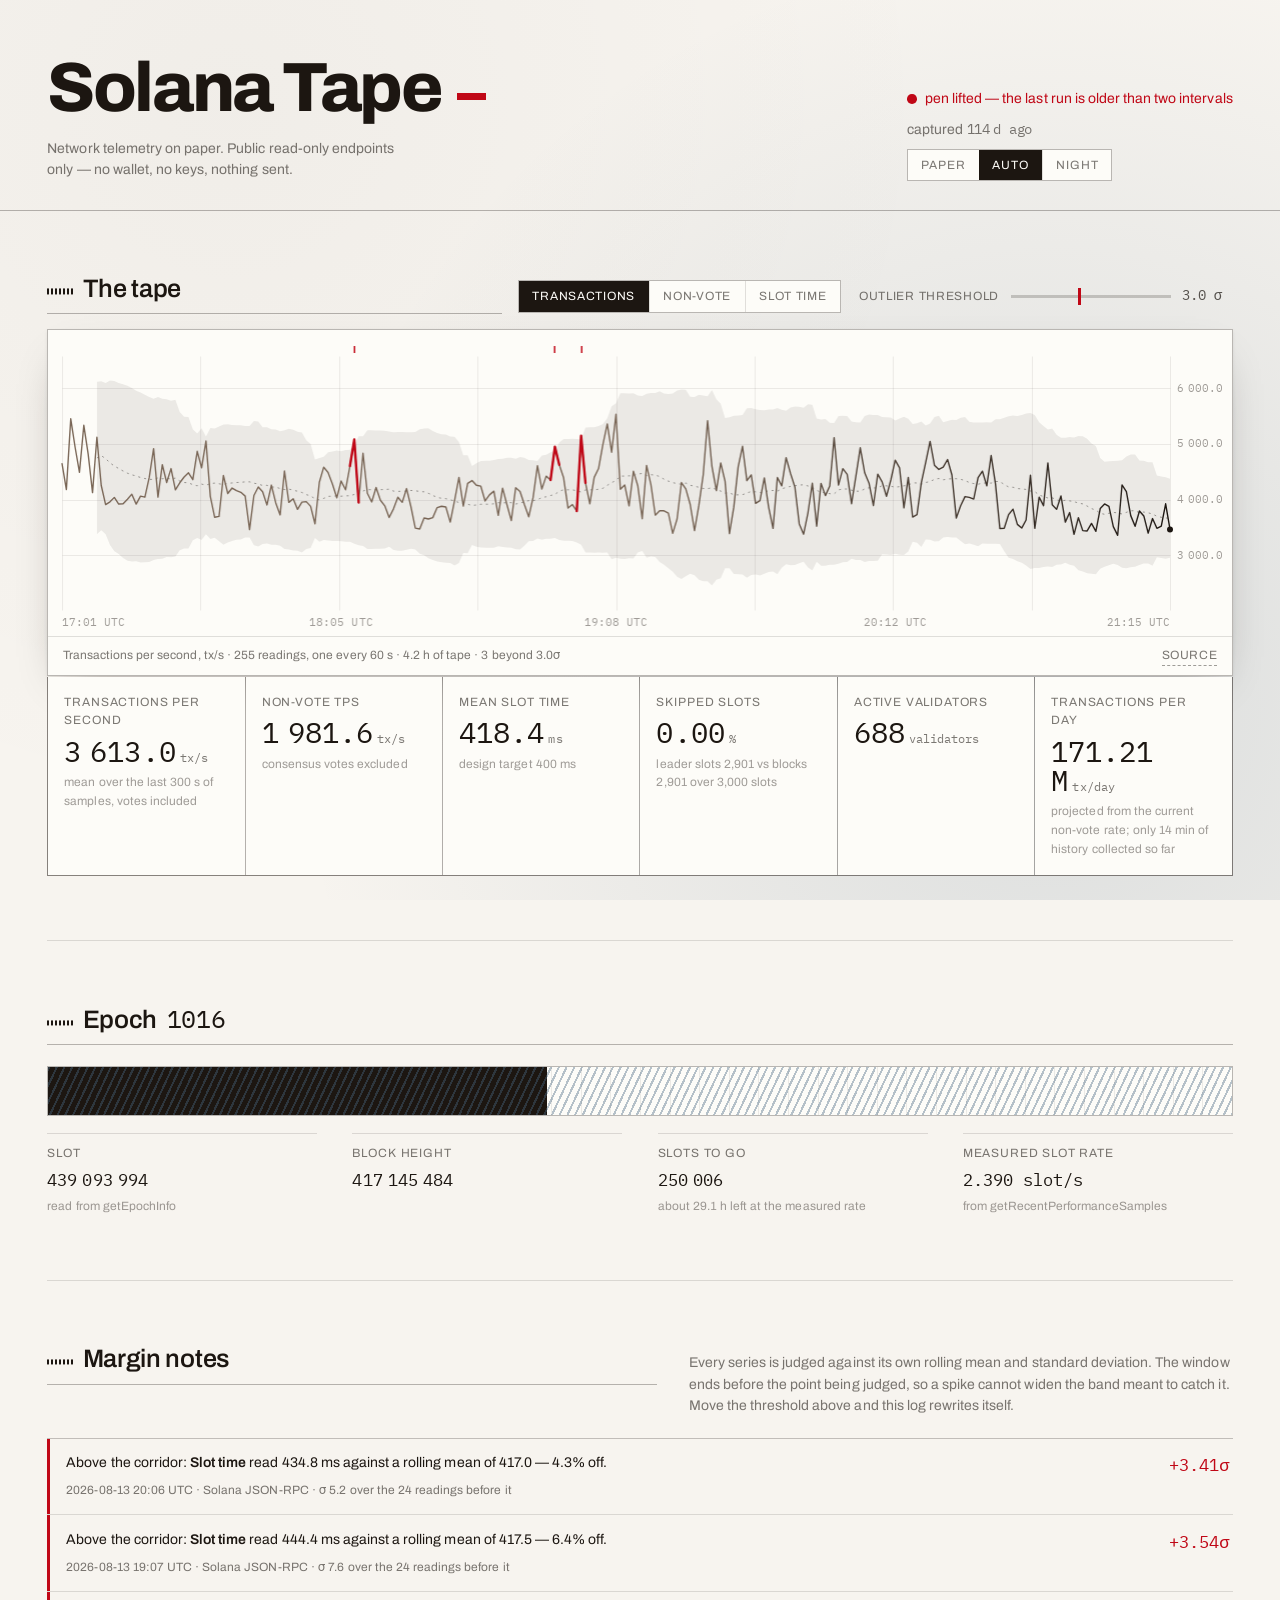
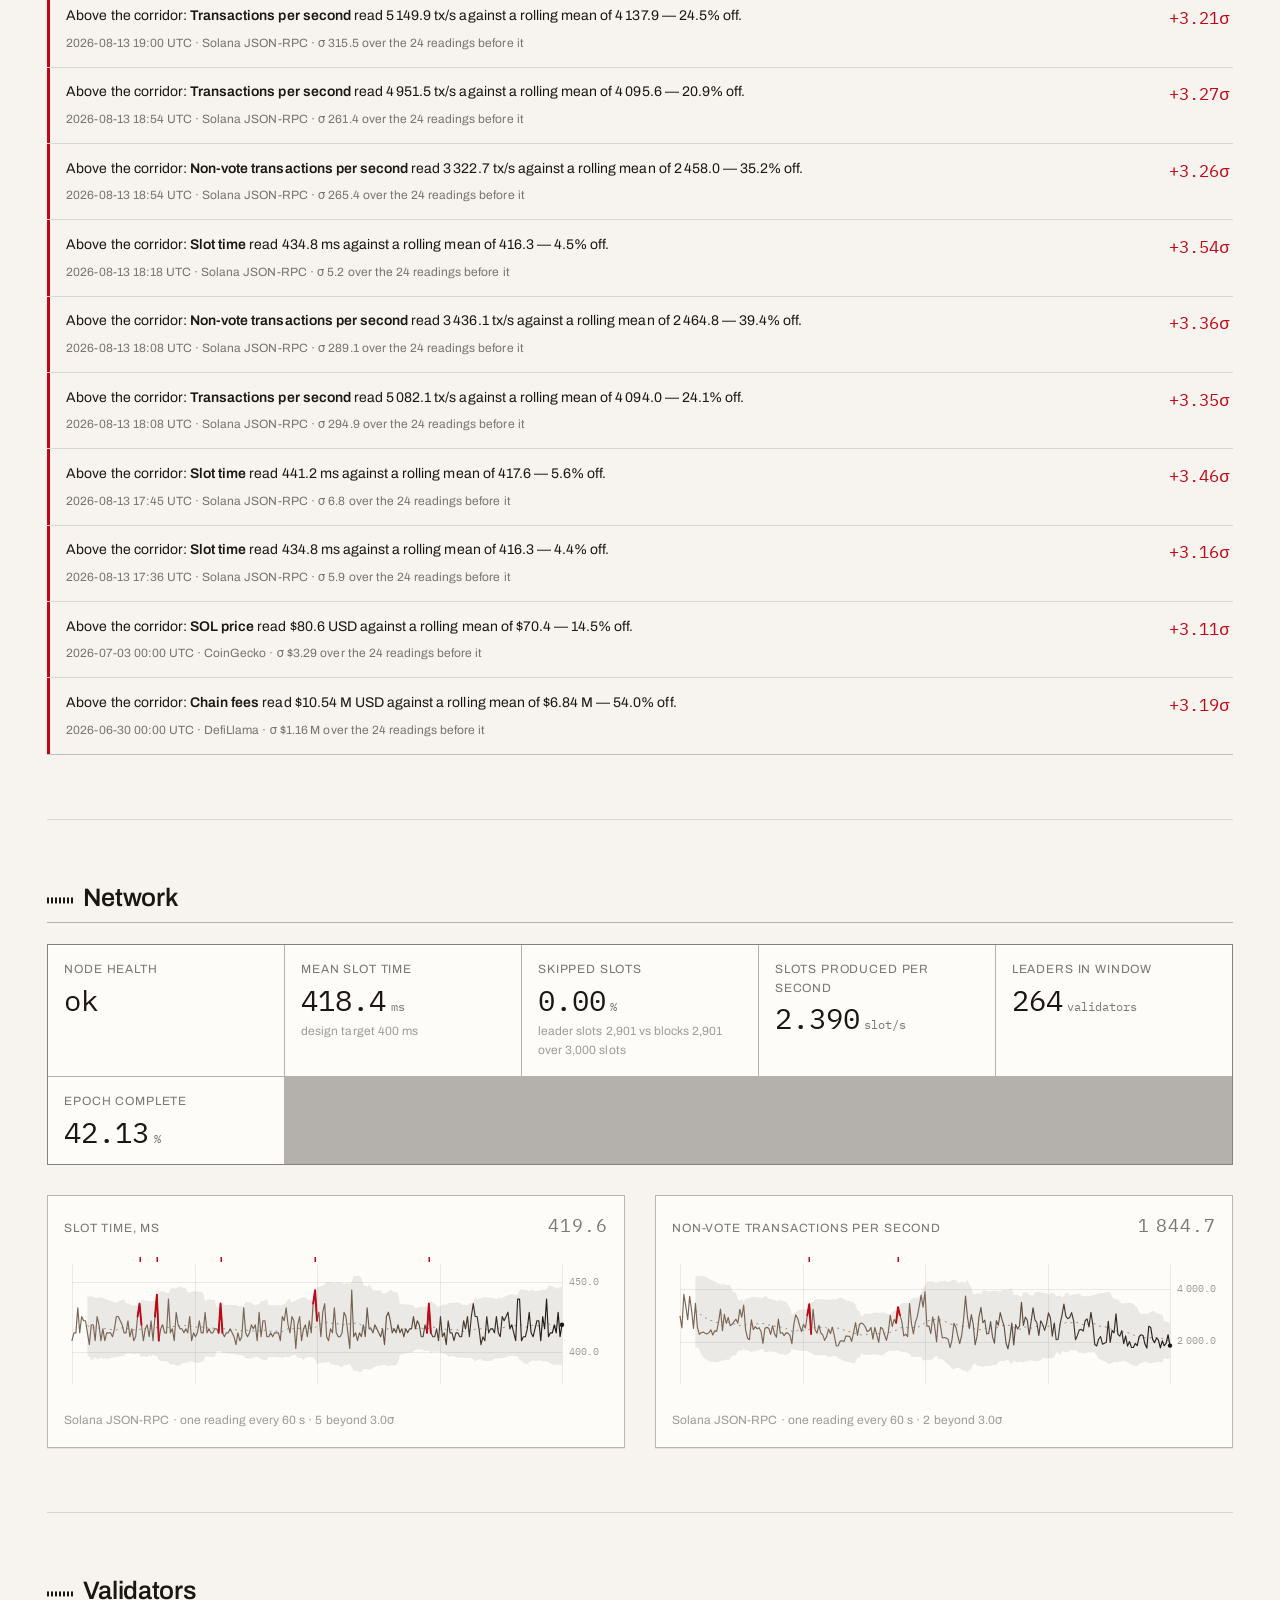
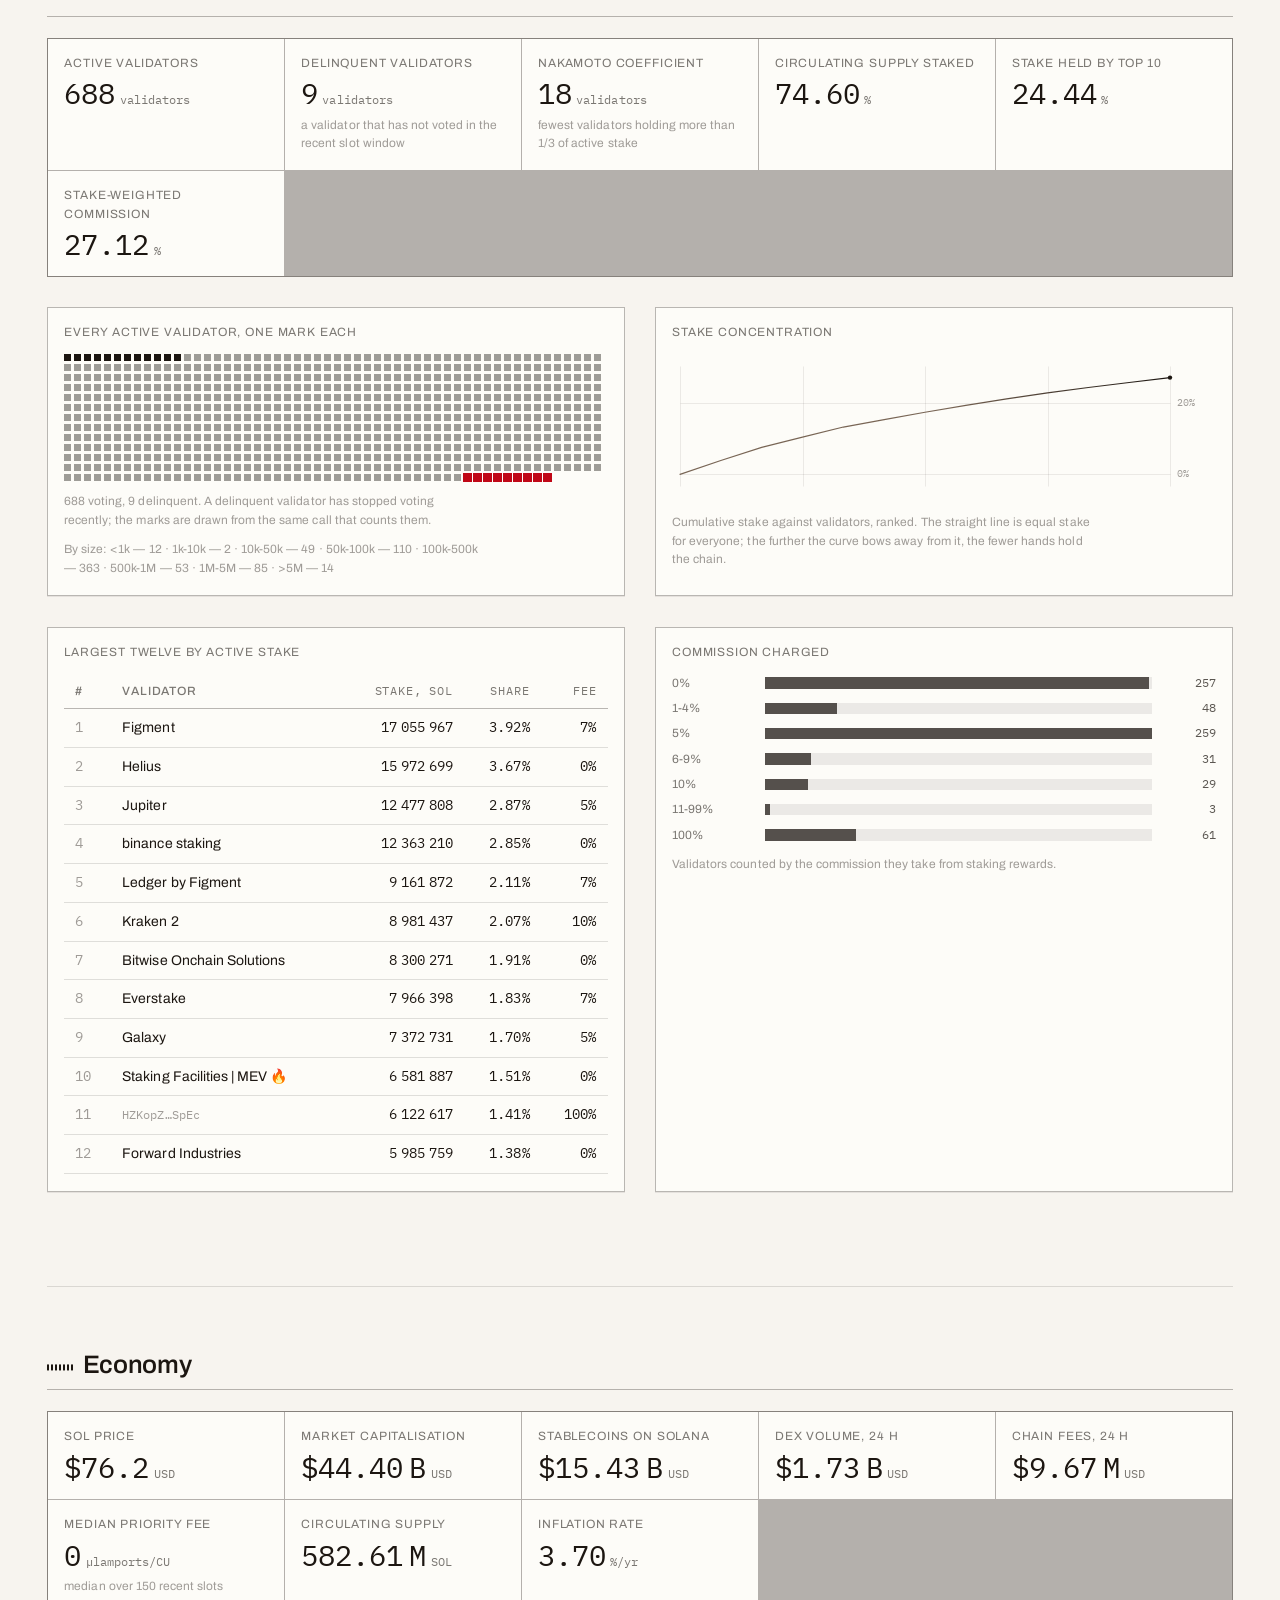
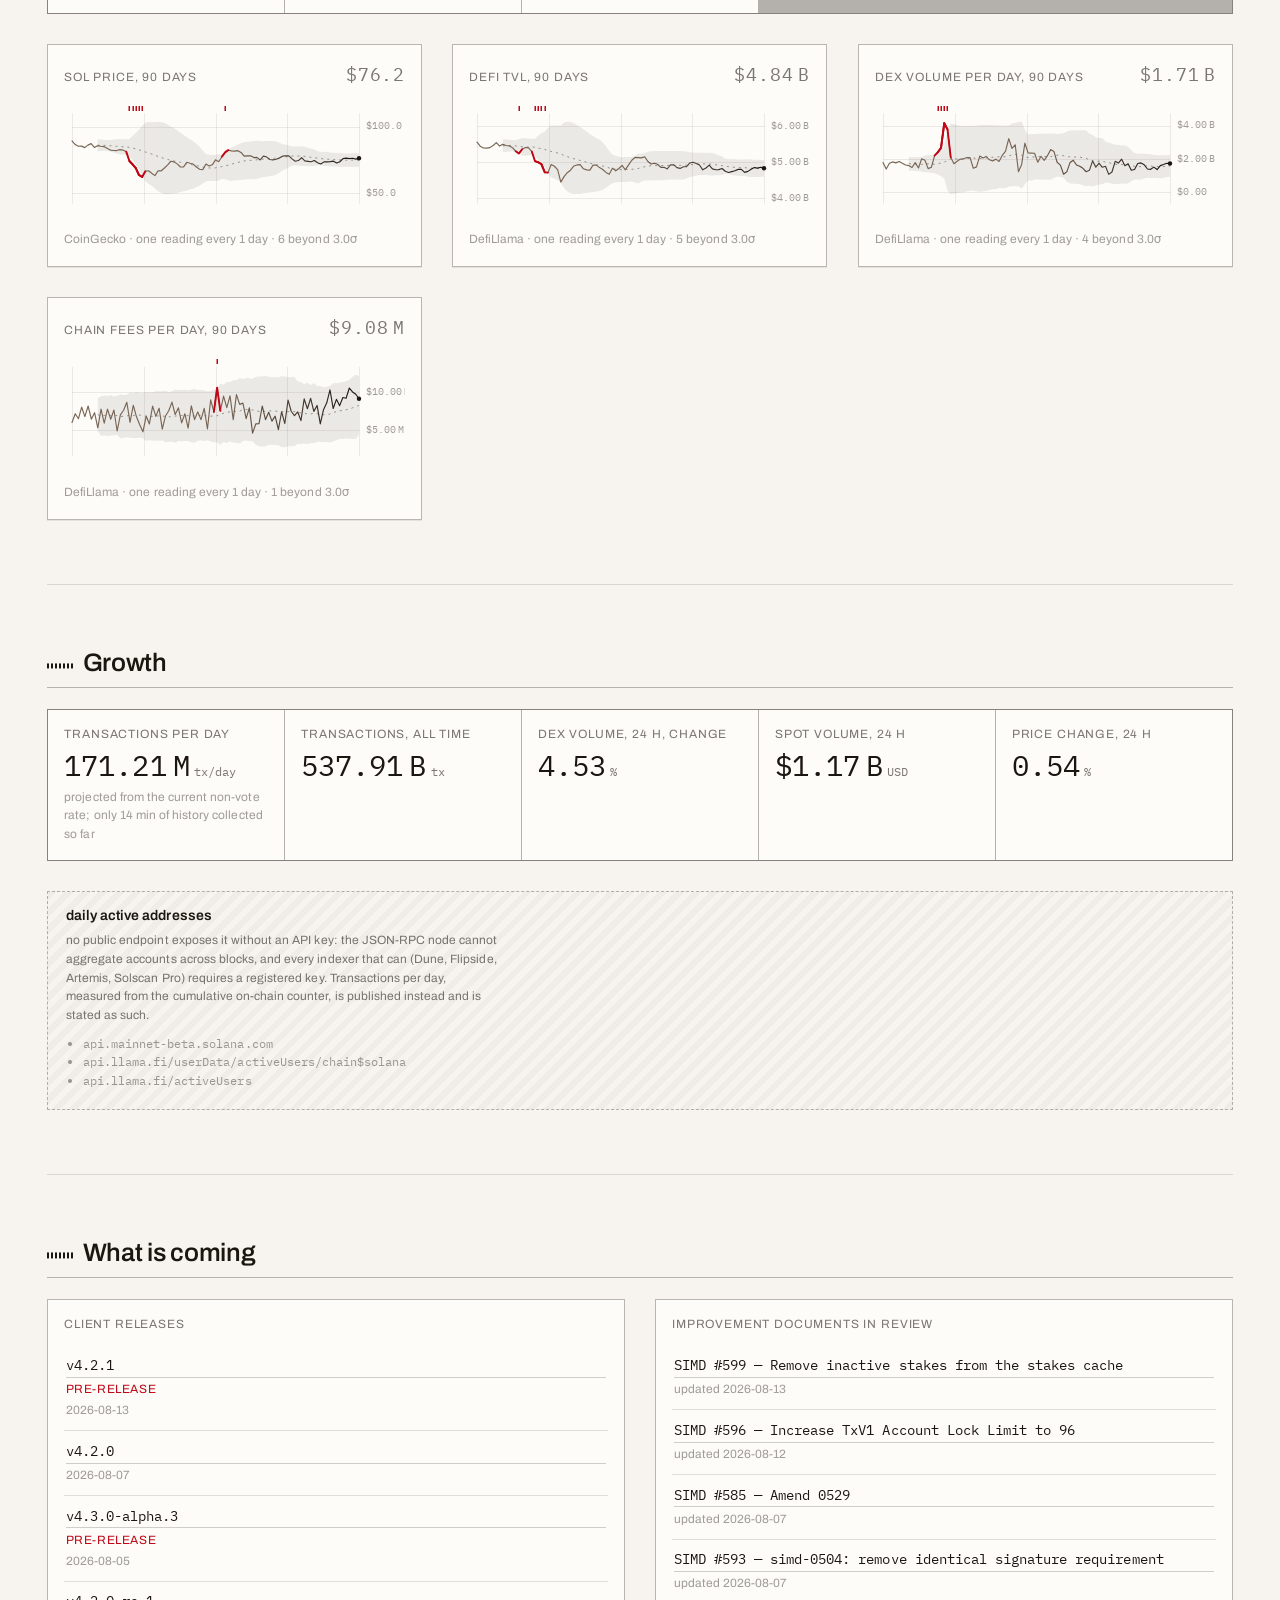
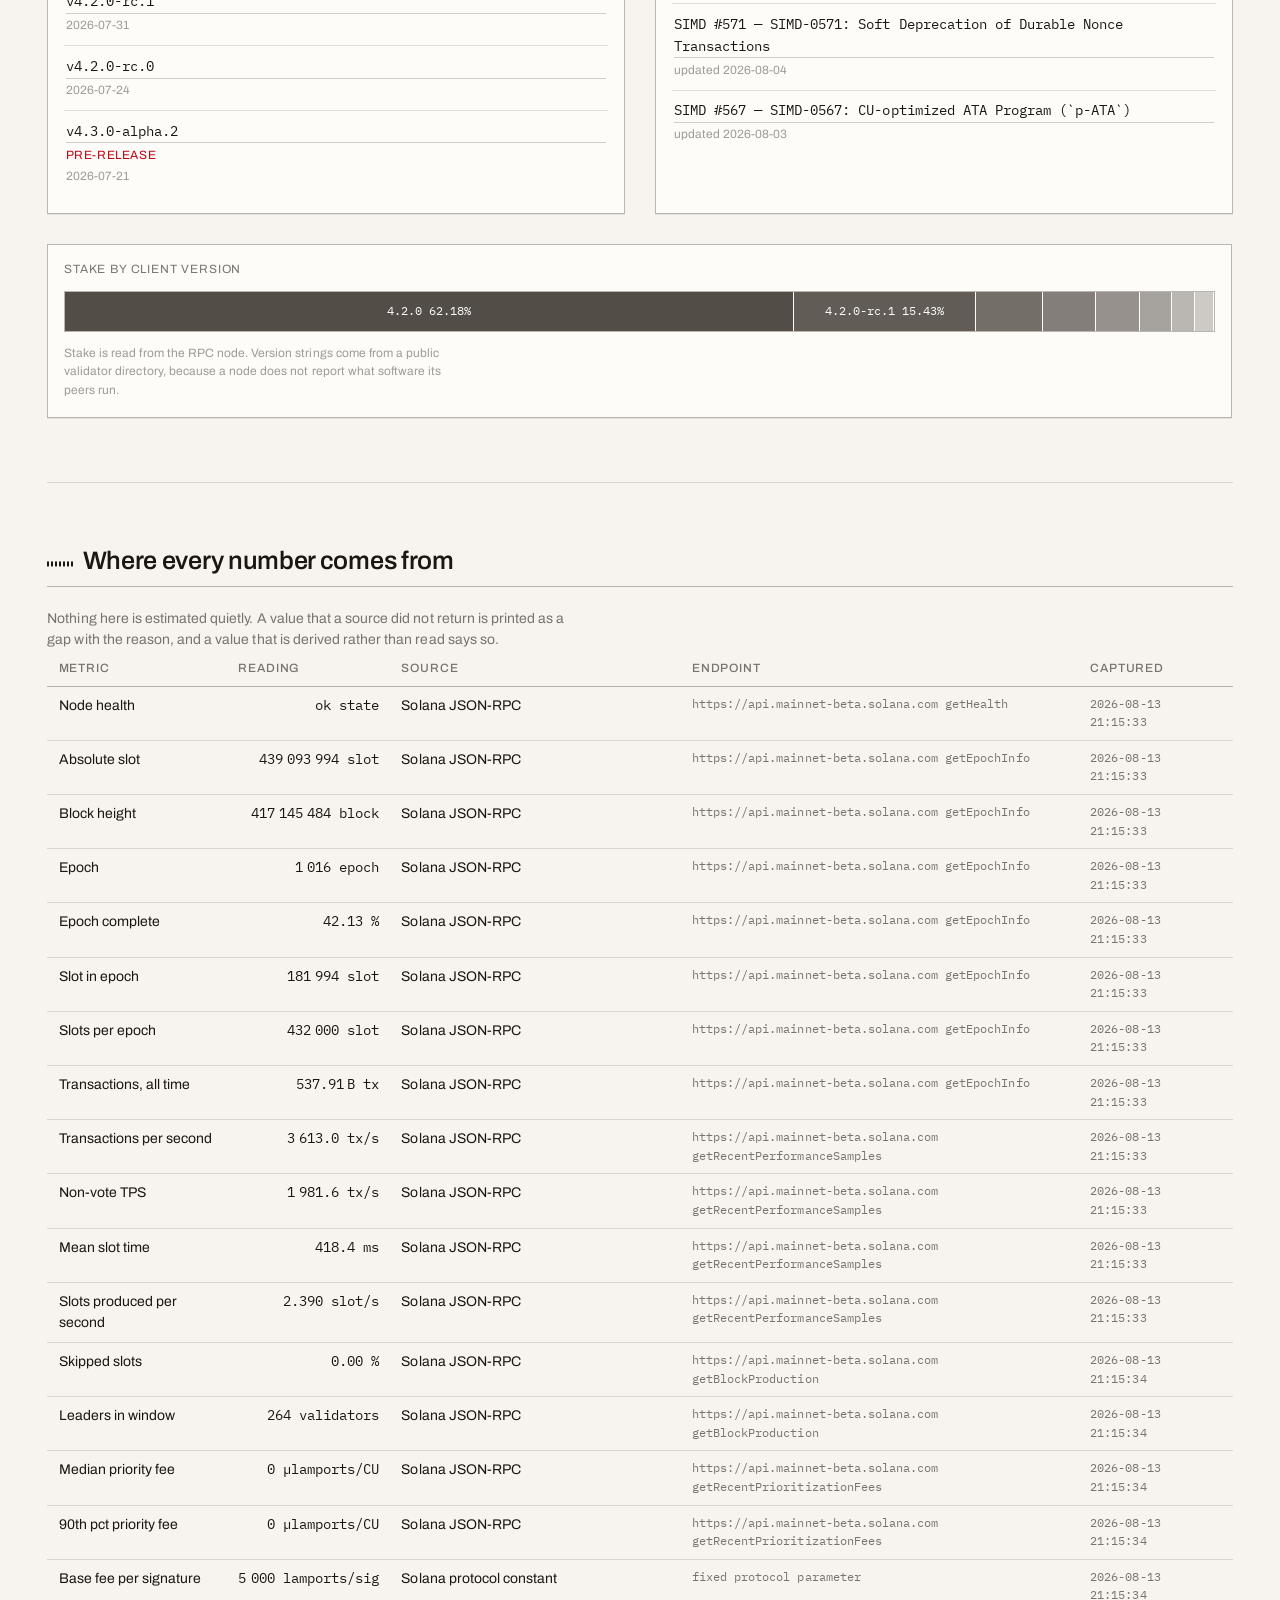
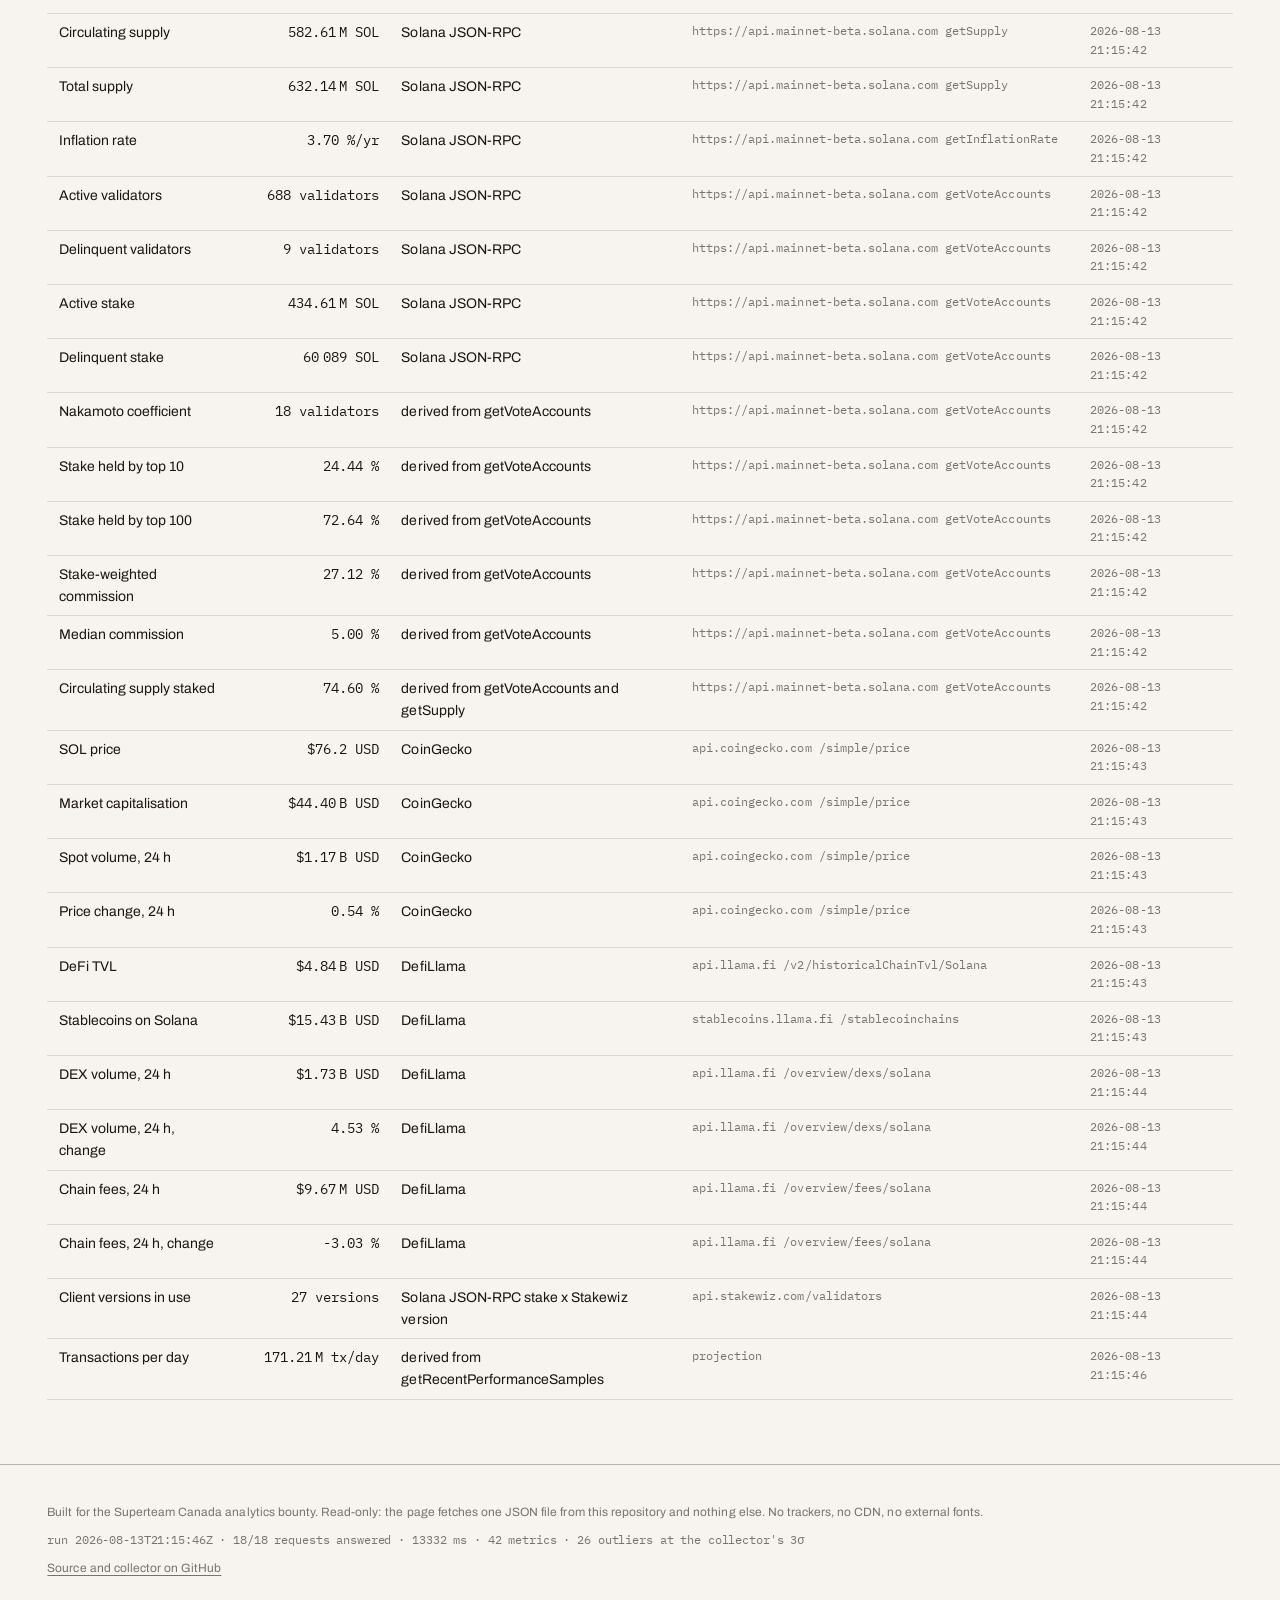
==== index.html @ 3540bb8a "Solana Tape: read-only network telemetry with outlier detection Collector over public keyless endpoi" ====
<!-- vau-stranitsa · силуэт: приборный отчёт-лента · предмет: бумажная лента самописца · система: детектор аномалий с настраиваемым порогом · техника: canvas 2D, OKLCH light-dark(), container queries -->
<!DOCTYPE html>
<html lang="en" data-theme="auto">
<head>
<meta charset="utf-8">
<meta name="viewport" content="width=device-width, initial-scale=1, viewport-fit=cover">
<title>Solana Tape — public network telemetry</title>
<meta name="description" content="Solana network health, validators, economy and growth, drawn from public read-only endpoints. Every number carries its source and the moment it was captured.">
<meta name="color-scheme" content="light dark">
<link rel="preload" href="assets/fonts/plexmono.woff2" as="font" type="font/woff2" crossorigin>
<link rel="preload" href="assets/fonts/archivo.woff2" as="font" type="font/woff2" crossorigin>
<link rel="preload" href="data/latest.json" as="fetch" crossorigin>
<link rel="stylesheet" href="assets/style.css">
<link rel="icon" href="data:image/svg+xml,%3Csvg xmlns='http://www.w3.org/2000/svg' viewBox='0 0 16 16'%3E%3Crect width='16' height='16' fill='%23111'/%3E%3Cpath d='M1 11 L4 11 L5.5 5 L7 13 L8.5 8 L10 10 L15 10' stroke='%23f2efe6' stroke-width='1.2' fill='none'/%3E%3C/svg%3E">
</head>
<body>

<a class="skip" href="#tape">Skip to the tape</a>

<header class="masthead">
  <div class="masthead__id">
    <h1 class="wordmark">Solana&nbsp;Tape</h1>
    <p class="masthead__sub">Network telemetry on paper. Public read-only endpoints only —
      no wallet, no keys, nothing sent.</p>
  </div>
  <div class="masthead__state">
    <p class="pen" id="pen-state" data-state="unknown">
      <span class="pen__dot" aria-hidden="true"></span>
      <span class="pen__text" id="pen-text">reading tape…</span>
    </p>
    <p class="stamp" id="capture-stamp">captured&nbsp;<span class="mono" id="capture-ago">—</span></p>
    <div class="theme" role="group" aria-label="Colour scheme">
      <button type="button" data-theme-set="light" aria-pressed="false">Paper</button>
      <button type="button" data-theme-set="auto" aria-pressed="true">Auto</button>
      <button type="button" data-theme-set="dark" aria-pressed="false">Night</button>
    </div>
  </div>
</header>

<main>

<!-- ── 1. the tape ─────────────────────────────────────────────────────── -->
<section class="tape" id="tape" aria-labelledby="tape-h">
  <div class="tape__head">
    <h2 id="tape-h" class="section-h">The tape</h2>
    <div class="tape__controls">
      <div class="seg" role="group" aria-label="Series on the tape">
        <button type="button" data-series="network_tps" aria-pressed="true">Transactions</button>
        <button type="button" data-series="network_non_vote_tps" aria-pressed="false">Non-vote</button>
        <button type="button" data-series="network_slot_time" aria-pressed="false">Slot time</button>
      </div>
      <label class="slider">
        <span class="slider__label">Outlier threshold</span>
        <input type="range" id="z-input" min="1.5" max="5" step="0.1" value="3">
        <output class="mono" id="z-out">3.0 σ</output>
      </label>
    </div>
  </div>

  <figure class="chart chart--hero">
    <canvas id="hero-canvas" role="img"
            aria-label="Strip chart of Solana transactions per second"></canvas>
    <figcaption class="chart__caption">
      <span id="hero-meta">—</span>
      <button type="button" class="src" data-src-for="hero">source</button>
    </figcaption>
    <div class="crosshair" id="hero-read" hidden>
      <span class="crosshair__v mono" id="hero-read-v"></span>
      <span class="crosshair__t mono" id="hero-read-t"></span>
    </div>
  </figure>

  <div class="readouts" id="hero-readouts"></div>
</section>

<!-- ── 2. epoch ────────────────────────────────────────────────────────── -->
<section class="epoch" aria-labelledby="epoch-h">
  <h2 id="epoch-h" class="section-h">Epoch <span class="mono" id="epoch-no">—</span></h2>
  <div class="epoch__bar" id="epoch-bar" role="img" aria-label="Epoch progress">
    <div class="epoch__measured" id="epoch-measured"></div>
    <div class="epoch__projected" id="epoch-projected"></div>
    <div class="epoch__pen" id="epoch-pen" aria-hidden="true"></div>
  </div>
  <dl class="epoch__facts" id="epoch-facts"></dl>
</section>

<!-- ── 3. anomalies ────────────────────────────────────────────────────── -->
<section class="log" aria-labelledby="log-h">
  <div class="log__head">
    <h2 id="log-h" class="section-h">Margin notes</h2>
    <p class="lede">Every series is judged against its own rolling mean and standard deviation.
      The window ends before the point being judged, so a spike cannot widen the band meant to
      catch it. Move the threshold above and this log rewrites itself.</p>
  </div>
  <ol class="log__list" id="anomaly-list"></ol>
</section>

<!-- ── 4. network ──────────────────────────────────────────────────────── -->
<section class="panel-set" aria-labelledby="net-h">
  <h2 id="net-h" class="section-h">Network</h2>
  <div class="tiles" id="net-tiles"></div>
  <div class="panels" id="net-panels"></div>
</section>

<!-- ── 5. validators ───────────────────────────────────────────────────── -->
<section class="panel-set" aria-labelledby="val-h">
  <h2 id="val-h" class="section-h">Validators</h2>
  <div class="tiles" id="val-tiles"></div>

  <div class="val-grid">
    <figure class="card card--field">
      <figcaption class="card__h">Every active validator, one mark each</figcaption>
      <div class="field" id="validator-field" role="img"></div>
      <p class="card__note" id="field-note">—</p>
    </figure>

    <figure class="card">
      <figcaption class="card__h">Stake concentration</figcaption>
      <canvas id="lorenz-canvas" role="img"
              aria-label="Cumulative share of stake against share of validators"></canvas>
      <p class="card__note">Cumulative stake against validators, ranked. The straight line is
        equal stake for everyone; the further the curve bows away from it, the fewer hands hold
        the chain.</p>
    </figure>
  </div>

  <div class="val-grid">
    <figure class="card">
      <figcaption class="card__h">Largest twelve by active stake</figcaption>
      <div class="scroller">
        <table class="table" id="validator-table">
          <thead><tr>
            <th scope="col">#</th><th scope="col">Validator</th>
            <th scope="col" class="num">Stake, SOL</th>
            <th scope="col" class="num">Share</th>
            <th scope="col" class="num">Fee</th>
          </tr></thead>
          <tbody></tbody>
        </table>
      </div>
    </figure>
    <figure class="card">
      <figcaption class="card__h">Commission charged</figcaption>
      <div class="bars" id="commission-bars"></div>
      <p class="card__note">Validators counted by the commission they take from staking rewards.</p>
    </figure>
  </div>
</section>

<!-- ── 6. economy ──────────────────────────────────────────────────────── -->
<section class="panel-set" aria-labelledby="eco-h">
  <h2 id="eco-h" class="section-h">Economy</h2>
  <div class="tiles" id="eco-tiles"></div>
  <div class="panels" id="eco-panels"></div>
</section>

<!-- ── 7. growth ───────────────────────────────────────────────────────── -->
<section class="panel-set" aria-labelledby="grow-h">
  <h2 id="grow-h" class="section-h">Growth</h2>
  <div class="tiles" id="grow-tiles"></div>
  <div class="gaps" id="gaps"></div>
</section>

<!-- ── 8. upgrades ─────────────────────────────────────────────────────── -->
<section class="panel-set" aria-labelledby="up-h">
  <h2 id="up-h" class="section-h">What is coming</h2>
  <div class="val-grid">
    <figure class="card">
      <figcaption class="card__h">Client releases</figcaption>
      <ol class="releases" id="releases"></ol>
    </figure>
    <figure class="card">
      <figcaption class="card__h">Improvement documents in review</figcaption>
      <ol class="releases" id="simd"></ol>
    </figure>
  </div>
  <figure class="card">
    <figcaption class="card__h">Stake by client version</figcaption>
    <div class="versions" id="versions"></div>
    <p class="card__note">Stake is read from the RPC node. Version strings come from a public
      validator directory, because a node does not report what software its peers run.</p>
  </figure>
</section>

<!-- ── 9. sources ──────────────────────────────────────────────────────── -->
<section class="sources" aria-labelledby="src-h">
  <h2 id="src-h" class="section-h">Where every number comes from</h2>
  <p class="lede">Nothing here is estimated quietly. A value that a source did not return is
    printed as a gap with the reason, and a value that is derived rather than read says so.</p>
  <div class="scroller">
    <table class="table table--sources" id="source-table">
      <thead><tr>
        <th scope="col">Metric</th><th scope="col">Reading</th>
        <th scope="col">Source</th><th scope="col">Endpoint</th><th scope="col">Captured</th>
      </tr></thead>
      <tbody></tbody>
    </table>
  </div>
</section>

</main>

<footer class="foot">
  <p>Built for the Superteam Canada analytics bounty. Read-only: the page fetches one JSON file
    from this repository and nothing else. No trackers, no CDN, no external fonts.</p>
  <p class="mono" id="run-line">—</p>
  <p><a href="https://github.com/smirnov-artur/solana-tape">Source and collector on GitHub</a></p>
</footer>

<div class="popover" id="src-popover" hidden></div>
<noscript><p class="noscript">This page draws its charts in the browser from
  <a href="data/latest.json">data/latest.json</a>. That file is plain JSON and readable
  directly.</p></noscript>

<script src="assets/app.js"></script>
</body>
</html>
---- assets/style.css ----
@charset "utf-8";

/* Solana Tape — a chart recorder, not a crypto dashboard.
   Light is paper. Dark is the room the recorder stands in at night.
   Colour carries exactly one meaning: red is an outlier. Everything else is ink. */

@font-face {
  font-family: 'Archivo';
  src: url('fonts/archivo.woff2') format('woff2');
  font-weight: 100 900;
  font-display: swap;
  font-style: normal;
}
@font-face {
  font-family: 'PlexMono';
  src: url('fonts/plexmono.woff2') format('woff2');
  font-weight: 400;
  font-display: swap;
  font-style: normal;
}

:root {
  color-scheme: light dark;

  --paper:    light-dark(oklch(96.8% 0.008 84),  oklch(16.5% 0.007 250));
  --paper-2:  light-dark(oklch(99.0% 0.005 84),  oklch(20.0% 0.008 250));
  --paper-3:  light-dark(oklch(93.5% 0.011 82),  oklch(23.5% 0.009 250));
  --ink:      light-dark(oklch(20.5% 0.014 60),  oklch(93.0% 0.010 88));
  --ink-old:  light-dark(oklch(52.0% 0.035 62),  oklch(58.0% 0.020 250));
  --signal:   light-dark(oklch(51.0% 0.205 27),  oklch(69.0% 0.190 27));
  --cool:     light-dark(oklch(50.0% 0.055 245), oklch(66.0% 0.055 245));

  --ink-90: color-mix(in oklab, var(--ink) 90%, transparent);
  --ink-72: color-mix(in oklab, var(--ink) 72%, transparent);
  --ink-58: color-mix(in oklab, var(--ink) 58%, transparent);
  --ink-42: color-mix(in oklab, var(--ink) 42%, transparent);
  --ink-30: color-mix(in oklab, var(--ink) 30%, transparent);
  --ink-20: color-mix(in oklab, var(--ink) 20%, transparent);
  --ink-13: color-mix(in oklab, var(--ink) 13%, transparent);
  --ink-08: color-mix(in oklab, var(--ink)  8%, transparent);
  --ink-05: color-mix(in oklab, var(--ink)  5%, transparent);
  --ink-03: color-mix(in oklab, var(--ink)  3%, transparent);
  --signal-70: color-mix(in oklab, var(--signal) 70%, transparent);
  --signal-24: color-mix(in oklab, var(--signal) 24%, transparent);
  --signal-10: color-mix(in oklab, var(--signal) 10%, transparent);
  --cool-40: color-mix(in oklab, var(--cool) 40%, transparent);
  --cool-16: color-mix(in oklab, var(--cool) 16%, transparent);

  --rule: var(--ink-13);
  --rule-hard: var(--ink-30);

  --sans: 'Archivo', ui-sans-serif, system-ui, sans-serif;
  --mono: 'PlexMono', ui-monospace, 'SF Mono', Menlo, monospace;

  --step:  clamp(0.9375rem, 0.88rem + 0.28vw, 1.0625rem);
  --small: clamp(0.8125rem, 0.79rem + 0.12vw, 0.875rem);
  --micro: 0.75rem;
  --h1:    clamp(2.1rem, 1.15rem + 4.2vw, 4.35rem);
  --h2:    clamp(1.18rem, 1.02rem + 0.7vw, 1.6rem);

  --gap: clamp(1rem, 0.6rem + 1.6vw, 2rem);
  --pad: clamp(1.05rem, 0.4rem + 3.2vw, 3.75rem);
  --max: 1420px;

  /* one curve carries the page; the other two are for arrival and for the pen */
  --ease: cubic-bezier(0.22, 0.86, 0.24, 1);
  --ease-in: cubic-bezier(0.55, 0.06, 0.68, 0.19);
  --ease-tick: steps(1, end);

  --shadow-1: 0 1px 0 var(--ink-08);
  --shadow-2: 0 1px 2px var(--ink-08), 0 8px 24px -18px var(--ink-42);
  --shadow-3: 0 2px 4px var(--ink-08), 0 18px 44px -22px var(--ink-42);
}

html[data-theme='light'] { color-scheme: light; }
html[data-theme='dark']  { color-scheme: dark; }

*, *::before, *::after { box-sizing: border-box; }

html { -webkit-text-size-adjust: 100%; scroll-behavior: smooth; }

body {
  margin: 0;
  background: var(--paper);
  color: var(--ink);
  font: 400 var(--step)/1.55 var(--sans);
  font-synthesis-weight: none;
  letter-spacing: 0.002em;
  /* the sheet: a faint warm grain so the paper is not flat white */
  background-image:
    radial-gradient(circle at 18% 12%, var(--ink-03), transparent 55%),
    radial-gradient(circle at 82% 78%, var(--cool-16), transparent 60%);
  background-attachment: fixed;
}

h1, h2, h3 { margin: 0; font-weight: 620; line-height: 1.08; text-wrap: balance; }
p { margin: 0; text-wrap: pretty; }
a { color: inherit; text-underline-offset: 0.22em; text-decoration-thickness: 1px; }
a:hover { text-decoration-thickness: 2px; }

.mono {
  font-family: var(--mono);
  font-variant-numeric: tabular-nums;
  font-feature-settings: 'zero' 1;
  letter-spacing: -0.01em;
}

:where(button, input, a, [tabindex]):focus-visible {
  outline: 2px solid var(--signal);
  outline-offset: 3px;
  border-radius: 2px;
}

.skip {
  position: absolute; left: 0.5rem; top: -3rem; z-index: 40;
  padding: 0.5rem 0.9rem; background: var(--paper-2); border: 1px solid var(--rule-hard);
  transition: top 180ms var(--ease);
}
.skip:focus { top: 0.5rem; }

/* ── masthead ──────────────────────────────────────────────────────────── */

.masthead {
  display: flex; flex-wrap: wrap; align-items: flex-end; justify-content: space-between;
  gap: var(--gap);
  max-width: var(--max); margin-inline: auto;
  padding: clamp(1.5rem, 4vw, 3.4rem) var(--pad) clamp(1rem, 2.4vw, 1.8rem);
  border-bottom: 1px solid var(--rule-hard);
}

.wordmark {
  font-size: var(--h1);
  font-weight: 780;
  letter-spacing: -0.035em;
  animation: rise 900ms var(--ease) both;
}
.wordmark::after {
  content: '';
  display: inline-block; vertical-align: 0.16em;
  width: 0.42em; height: 0.1em; margin-left: 0.22em;
  background: var(--signal);
  animation: nib 2600ms var(--ease) 700ms infinite;
}

.masthead__sub {
  max-width: 46ch; margin-top: 0.7rem;
  color: var(--ink-58); font-size: var(--small);
  animation: rise 900ms var(--ease) 120ms both;
}

.masthead__state {
  display: flex; flex-direction: column; align-items: flex-start; gap: 0.55rem;
  animation: rise 900ms var(--ease) 200ms both;
}

.pen { display: flex; align-items: center; gap: 0.5rem; font-size: var(--small); }
.pen__dot {
  width: 0.6rem; height: 0.6rem; border-radius: 50%;
  background: var(--ink-42); box-shadow: 0 0 0 0 var(--ink-20);
}
.pen[data-state='writing'] .pen__dot { background: var(--ink); animation: pulse 2200ms var(--ease) infinite; }
.pen[data-state='lifted']  .pen__dot { background: var(--signal); animation: none; }
.pen[data-state='lifted']  .pen__text { color: var(--signal); }

.stamp { font-size: var(--small); color: var(--ink-58); }

.theme { display: flex; border: 1px solid var(--rule-hard); background: var(--paper-2); }
.theme button {
  appearance: none; border: 0; background: transparent; cursor: pointer;
  font: 400 var(--micro)/1 var(--sans); letter-spacing: 0.08em; text-transform: uppercase;
  color: var(--ink-58); padding: 0.55rem 0.8rem;
  transition: color 220ms var(--ease), background-color 220ms var(--ease);
}
.theme button + button { border-left: 1px solid var(--rule); }
.theme button:hover { color: var(--ink); background: var(--ink-05); }
.theme button[aria-pressed='true'] { color: var(--paper-2); background: var(--ink); }

/* ── section frame ─────────────────────────────────────────────────────── */

main { max-width: var(--max); margin-inline: auto; padding-inline: var(--pad); }

section { padding-block: clamp(2.2rem, 5vw, 4.4rem); border-bottom: 1px solid var(--rule); }
section:last-of-type { border-bottom: 0; }

.section-h {
  font-size: var(--h2); font-weight: 560; letter-spacing: -0.012em;
  padding-bottom: 0.7rem; margin-bottom: 1.3rem;
  border-bottom: 1px solid var(--rule-hard);
  display: flex; align-items: baseline; gap: 0.6rem;
}
.section-h::before {
  content: ''; width: 1.6rem; height: 0.34rem; flex: none;
  background: repeating-linear-gradient(90deg, var(--ink) 0 2px, transparent 2px 4px);
  transform: translateY(-0.16rem);
}

.lede { max-width: 68ch; color: var(--ink-58); font-size: var(--small); }

.reveal { opacity: 0; transform: translateY(14px); }
.reveal.is-in { animation: rise 760ms var(--ease) both; }

/* ── the tape ──────────────────────────────────────────────────────────── */

.tape__head { display: flex; flex-wrap: wrap; gap: 1rem; align-items: flex-end;
  justify-content: space-between; }
.tape__head .section-h { flex: 1 1 12rem; margin-bottom: 0.9rem; }
.tape__controls { display: flex; flex-wrap: wrap; gap: 1.1rem; align-items: center;
  padding-bottom: 1rem; }

.seg { display: flex; border: 1px solid var(--rule-hard); background: var(--paper-2); }
.seg button {
  appearance: none; border: 0; background: transparent; cursor: pointer;
  font: 400 var(--micro)/1 var(--sans); letter-spacing: 0.06em; text-transform: uppercase;
  color: var(--ink-58); padding: 0.58rem 0.85rem; white-space: nowrap;
  transition: color 200ms var(--ease), background-color 200ms var(--ease);
}
.seg button + button { border-left: 1px solid var(--rule); }
.seg button:hover { color: var(--ink); background: var(--ink-05); }
.seg button[aria-pressed='true'] { color: var(--paper-2); background: var(--ink); }

.slider { display: flex; align-items: center; gap: 0.6rem; }
.slider__label { font-size: var(--micro); letter-spacing: 0.06em; text-transform: uppercase;
  color: var(--ink-58); }
.slider input {
  appearance: none; width: clamp(6rem, 14vw, 10rem); height: 1.5rem; background: transparent;
  cursor: ew-resize;
}
.slider input::-webkit-slider-runnable-track {
  height: 3px; background: var(--ink-20); border-radius: 0;
}
.slider input::-moz-range-track { height: 3px; background: var(--ink-20); }
.slider input::-webkit-slider-thumb {
  appearance: none; width: 3px; height: 17px; margin-top: -7px; border-radius: 0;
  background: var(--signal); transition: transform 180ms var(--ease);
}
.slider input::-moz-range-thumb {
  width: 3px; height: 17px; border: 0; border-radius: 0; background: var(--signal);
}
.slider input:hover::-webkit-slider-thumb { transform: scaleY(1.35); }
.slider output { font-size: var(--small); min-width: 3.6em; color: var(--ink-72); }

.chart {
  position: relative; margin: 0;
  background: var(--paper-2);
  border: 1px solid var(--rule-hard);
  box-shadow: var(--shadow-2);
}
.chart--hero { box-shadow: var(--shadow-3); }
.chart canvas { display: block; width: 100%; height: 100%; }
.chart--hero canvas { height: clamp(230px, 34vh, 360px); }

.chart__caption {
  display: flex; flex-wrap: wrap; gap: 0.4rem 1rem; align-items: baseline;
  justify-content: space-between;
  padding: 0.6rem 0.9rem; border-top: 1px solid var(--rule);
  font-size: var(--micro); color: var(--ink-58);
}

.src {
  appearance: none; border: 0; border-bottom: 1px dashed var(--ink-42); background: none;
  padding: 0 0 1px; cursor: help; color: var(--ink-58);
  font: 400 var(--micro)/1.3 var(--sans); letter-spacing: 0.05em; text-transform: uppercase;
  transition: color 200ms var(--ease), border-color 200ms var(--ease);
}
.src:hover { color: var(--ink); border-color: var(--ink); }

.crosshair[hidden] { display: none; }
.crosshair {
  position: absolute; top: 0.55rem; right: 0.8rem;
  display: flex; flex-direction: column; align-items: flex-end; gap: 0.1rem;
  pointer-events: none;
  padding: 0.4rem 0.55rem; background: var(--paper-2);
  border: 1px solid var(--rule-hard); box-shadow: var(--shadow-1);
  animation: rise 240ms var(--ease) both;
}
.crosshair__v { font-size: 1.05rem; font-weight: 400; }
.crosshair__t { font-size: var(--micro); color: var(--ink-58); }

/* ── readouts ──────────────────────────────────────────────────────────── */

.readouts {
  display: grid; gap: 1px; margin-top: 1px;
  grid-template-columns: repeat(auto-fit, minmax(min(100%, 11.5rem), 1fr));
  background: var(--rule-hard);
  border: 1px solid var(--rule-hard); border-top: 0;
}
.readout { background: var(--paper-2); padding: 0.95rem 1rem 1.05rem; position: relative; }
.readout__k {
  font-size: var(--micro); letter-spacing: 0.07em; text-transform: uppercase;
  color: var(--ink-58); display: block; margin-bottom: 0.45rem;
}
.readout__v { font-family: var(--mono); font-variant-numeric: tabular-nums;
  font-size: clamp(1.25rem, 0.9rem + 1.15vw, 1.85rem); line-height: 1; display: block; }
.readout__u { font-size: var(--micro); color: var(--ink-58); margin-left: 0.35em; }
.readout__n { display: block; margin-top: 0.45rem; font-size: var(--micro); color: var(--ink-42); }
.readout--alert .readout__v { color: var(--signal); }
.readout--alert::before {
  content: ''; position: absolute; inset: 0 auto 0 0; width: 3px; background: var(--signal);
}
.readout--gap .readout__v { color: var(--ink-30); }

/* ── epoch ─────────────────────────────────────────────────────────────── */

.epoch__bar {
  position: relative; height: 3.1rem; margin-bottom: 1.1rem;
  background: var(--paper-2); border: 1px solid var(--rule-hard); overflow: hidden;
}
.epoch__bar::before {
  content: ''; position: absolute; inset: 0;
  background: repeating-linear-gradient(90deg, var(--ink-08) 0 1px, transparent 1px 2.5%);
}
.epoch__measured { position: absolute; inset: 0 auto 0 0; width: 0; background: var(--ink);
  transition: width 900ms var(--ease); }
.epoch__projected {
  position: absolute; inset: 0 auto 0 0; width: 0; left: 0;
  background: repeating-linear-gradient(115deg, var(--cool-40) 0 2px, transparent 2px 7px);
  transition: width 400ms linear;
}
.epoch__pen {
  position: absolute; top: -2px; bottom: -2px; width: 2px; background: var(--signal);
  transition: left 400ms linear;
}
.epoch__facts {
  display: grid; gap: 0.9rem 2.2rem; margin: 0;
  grid-template-columns: repeat(auto-fit, minmax(min(100%, 13rem), 1fr));
}
.epoch__facts div { border-top: 1px solid var(--rule); padding-top: 0.6rem; }
.epoch__facts dt { font-size: var(--micro); letter-spacing: 0.07em; text-transform: uppercase;
  color: var(--ink-58); margin-bottom: 0.3rem; }
.epoch__facts dd { margin: 0; font-family: var(--mono); font-variant-numeric: tabular-nums;
  font-size: 1.05rem; }
.epoch__facts dd small { font-family: var(--sans); font-size: var(--micro);
  color: var(--ink-42); display: block; margin-top: 0.25rem; }

/* ── margin notes ──────────────────────────────────────────────────────── */

.log__head { display: flex; flex-wrap: wrap; gap: 0 2rem; align-items: baseline; }
.log__head .section-h { flex: 1 1 12rem; }
.log__list { list-style: none; margin: 1.3rem 0 0; padding: 0;
  display: grid; gap: 1px; background: var(--rule); border-block: 1px solid var(--rule); }
.log__item {
  display: grid; gap: 0.15rem 1.2rem; padding: 0.85rem 0.2rem 0.9rem 1rem;
  background: var(--paper);
  grid-template-columns: 1fr auto;
  border-left: 3px solid var(--signal);
  transition: background-color 220ms var(--ease), padding-left 220ms var(--ease);
}
.log__item:hover { background: var(--signal-10); padding-left: 1.4rem; }
.log__item.is-quiet { border-left-color: var(--ink-30); }
.log__what { font-size: var(--small); }
.log__what b { font-weight: 600; }
.log__z { font-family: var(--mono); font-variant-numeric: tabular-nums; color: var(--signal);
  text-align: right; white-space: nowrap; }
.log__meta { font-size: var(--micro); color: var(--ink-58); grid-column: 1 / -1; }
.log__empty { padding: 1.4rem 1rem; background: var(--paper-2); color: var(--ink-58);
  font-size: var(--small); border-left: 3px solid var(--ink-30); }

/* ── tiles and panels ──────────────────────────────────────────────────── */

.tiles {
  display: grid; gap: 1px; margin-bottom: var(--gap);
  grid-template-columns: repeat(auto-fit, minmax(min(100%, 12.5rem), 1fr));
  background: var(--rule-hard); border: 1px solid var(--rule-hard);
}

.panels { display: grid; gap: var(--gap);
  grid-template-columns: repeat(auto-fit, minmax(min(100%, 20rem), 1fr)); }

.card {
  margin: 0; background: var(--paper-2); border: 1px solid var(--rule-hard);
  padding: 0.95rem 1rem 1.1rem; box-shadow: var(--shadow-1);
  container-type: inline-size;
  transition: box-shadow 260ms var(--ease), border-color 260ms var(--ease);
}
.card:hover { box-shadow: var(--shadow-2); }
.card__h {
  font-size: var(--micro); letter-spacing: 0.07em; text-transform: uppercase;
  color: var(--ink-58); margin-bottom: 0.75rem; display: flex; gap: 0.5rem;
  align-items: baseline; justify-content: space-between;
}
.card__note { margin-top: 0.7rem; font-size: var(--micro); color: var(--ink-42); max-width: 60ch; }
.card canvas { display: block; width: 100%; height: 148px; }

.panel__v { font-family: var(--mono); font-variant-numeric: tabular-nums; font-size: 1.15rem; }
.panel__v.is-alert { color: var(--signal); }

.val-grid {
  display: grid; gap: var(--gap); margin-bottom: var(--gap);
  grid-template-columns: repeat(auto-fit, minmax(min(100%, 22rem), 1fr));
}

/* ── validator field: state read as form, not only as a number ─────────── */

.field { display: flex; flex-wrap: wrap; gap: 3px; align-content: flex-start; }
.field i {
  width: 7px; height: 7px; background: var(--ink-42); display: block;
  transition: transform 200ms var(--ease), background-color 200ms var(--ease);
}
.field i[data-big='1'] { background: var(--ink); }
.field i[data-late='1'] {
  background: var(--signal); width: 9px; height: 9px; margin: -1px;
  animation: flick 3s var(--ease) infinite;
}
.field:hover i { background: var(--ink-30); }
.field:hover i[data-late='1'] { background: var(--signal); transform: scale(1.25); }
.field:hover i[data-big='1'] { background: var(--ink-72); }

/* ── tables ────────────────────────────────────────────────────────────── */

.scroller { overflow-x: auto; }
.table { width: 100%; border-collapse: collapse; font-size: var(--small); }
.table th, .table td { padding: 0.5rem 0.7rem; text-align: left;
  border-bottom: 1px solid var(--rule); }
.table th {
  font-size: var(--micro); font-weight: 500; letter-spacing: 0.07em; text-transform: uppercase;
  color: var(--ink-58); border-bottom: 1px solid var(--rule-hard); white-space: nowrap;
}
.table td.num, .table th.num { text-align: right; font-family: var(--mono);
  font-variant-numeric: tabular-nums; white-space: nowrap; }
.table tbody tr { transition: background-color 200ms var(--ease); }
.table tbody tr:hover { background: var(--ink-05); }
.table--sources td { vertical-align: top; }
.table--sources .ep { font-family: var(--mono); font-size: var(--micro); color: var(--ink-58);
  word-break: break-word; min-width: 9rem; }
.table--sources { min-width: 44rem; }
.table--sources tr.is-gap td:first-child { border-left: 3px solid var(--signal);
  padding-left: 0.55rem; }
.table .rank { color: var(--ink-42); font-family: var(--mono); }
.table .anon { color: var(--ink-42); font-family: var(--mono); font-size: var(--micro); }

/* ── bars and versions ─────────────────────────────────────────────────── */

.bars { display: grid; gap: 0.42rem; }
.bar { display: grid; grid-template-columns: 5.2rem 1fr 3.4rem; gap: 0.6rem; align-items: center;
  font-size: var(--micro); }
.bar__t { color: var(--ink-58); }
.bar__track { height: 0.72rem; background: var(--ink-08); position: relative; overflow: hidden; }
.bar__fill { position: absolute; inset: 0 auto 0 0; background: var(--ink-72);
  transform-origin: left; animation: wipe 780ms var(--ease) both;
  transition: background-color 200ms var(--ease); }
.bar:hover .bar__fill { background: var(--ink); }
.bar__n { text-align: right; font-family: var(--mono); font-variant-numeric: tabular-nums;
  color: var(--ink-72); }

.versions { display: flex; height: 2.6rem; border: 1px solid var(--rule-hard); overflow: hidden; }
.versions span {
  display: flex; align-items: center; justify-content: center; overflow: hidden;
  font-family: var(--mono); font-size: var(--micro); white-space: nowrap;
  border-right: 1px solid var(--paper-2);
  animation: grow 900ms var(--ease) both;
  transition: filter 220ms var(--ease);
}
.versions span:hover { filter: brightness(1.22) saturate(1.1); }

/* ── releases ──────────────────────────────────────────────────────────── */

.releases { list-style: none; margin: 0; padding: 0; display: grid; gap: 1px;
  background: var(--rule); }
.releases li { background: var(--paper-2); padding: 0.6rem 0.1rem 0.65rem; display: grid;
  gap: 0.15rem; transition: padding-left 220ms var(--ease), background-color 220ms var(--ease); }
.releases li:hover { padding-left: 0.5rem; background: var(--ink-03); }
.releases a { font-family: var(--mono); font-size: var(--small); text-decoration: none;
  border-bottom: 1px solid var(--ink-20); }
.releases a:hover { border-color: var(--ink); }
.releases .when { font-size: var(--micro); color: var(--ink-42); }
.releases .tag { font-size: var(--micro); color: var(--signal); letter-spacing: 0.05em;
  text-transform: uppercase; }

/* ── gaps: an absent number is printed, not hidden ─────────────────────── */

.gaps { display: grid; gap: var(--gap);
  grid-template-columns: repeat(auto-fit, minmax(min(100%, 22rem), 1fr)); }
.gap-card {
  border: 1px dashed var(--rule-hard); background:
    repeating-linear-gradient(135deg, var(--ink-03) 0 6px, transparent 6px 12px);
  padding: 1rem 1.1rem 1.15rem;
}
.gap-card h3 { font-size: var(--small); font-weight: 600; margin-bottom: 0.5rem; }
.gap-card p { font-size: var(--micro); color: var(--ink-58); max-width: 62ch; }
.gap-card ul { margin: 0.65rem 0 0; padding-left: 1.05rem; font-family: var(--mono);
  font-size: var(--micro); color: var(--ink-42); }
.gap-card li { overflow-wrap: anywhere; }

/* ── popover ───────────────────────────────────────────────────────────── */

.popover {
  position: absolute; z-index: 30; max-width: min(26rem, 88vw);
  padding: 0.7rem 0.85rem; background: var(--paper-2);
  border: 1px solid var(--rule-hard); box-shadow: var(--shadow-3);
  font-size: var(--micro); line-height: 1.5;
  animation: rise 220ms var(--ease) both;
}
.popover dt { color: var(--ink-58); letter-spacing: 0.06em; text-transform: uppercase; }
.popover dd { margin: 0.1rem 0 0.55rem; font-family: var(--mono); word-break: break-word; }
.popover dd:last-child { margin-bottom: 0; }

/* ── foot ──────────────────────────────────────────────────────────────── */

.foot {
  max-width: var(--max); margin-inline: auto; padding: 2.4rem var(--pad) 3.6rem;
  border-top: 1px solid var(--rule-hard);
  display: grid; gap: 0.6rem; font-size: var(--micro); color: var(--ink-58);
}
.noscript { padding: var(--pad); font-size: var(--small); }

/* ── schedule ──────────────────────────────────────────────────────────── */

@keyframes rise   { from { opacity: 0; transform: translateY(14px); } to { opacity: 1; transform: none; } }
@keyframes wipe   { from { transform: scaleX(0); } to { transform: scaleX(1); } }
@keyframes grow   { from { flex-basis: 0; } }
@keyframes pulse  { 0%, 100% { box-shadow: 0 0 0 0 var(--ink-20); }
                    50% { box-shadow: 0 0 0 6px transparent; } }
@keyframes flick  { 0%, 88%, 100% { opacity: 1; } 92% { opacity: 0.25; } }
@keyframes nib    { 0%, 6% { transform: scaleX(0.2); transform-origin: left; }
                    22%, 74% { transform: scaleX(1); transform-origin: left; }
                    92%, 100% { transform: scaleX(0.2); transform-origin: left; } }

/* staged arrival: the sheet is fed through the recorder, block by block */
.tape       .section-h { animation: rise 700ms var(--ease) 260ms both; }
.tape__controls        { animation: rise 700ms var(--ease) 320ms both; }
.chart--hero           { animation: rise 820ms var(--ease) 380ms both; }
.readouts              { animation: rise 820ms var(--ease) 480ms both; }
.readout:nth-child(1)  { animation: rise 620ms var(--ease) 560ms both; }
.readout:nth-child(2)  { animation: rise 620ms var(--ease) 620ms both; }
.readout:nth-child(3)  { animation: rise 620ms var(--ease) 680ms both; }
.readout:nth-child(4)  { animation: rise 620ms var(--ease) 740ms both; }
.readout:nth-child(5)  { animation: rise 620ms var(--ease) 800ms both; }
.readout:nth-child(6)  { animation: rise 620ms var(--ease) 860ms both; }
.epoch__bar            { animation: rise 700ms var(--ease) 920ms both; }
.epoch__facts          { animation: rise 700ms var(--ease) 980ms both; }
.log__item:nth-child(1) { animation: rise 560ms var(--ease) 60ms both; }
.log__item:nth-child(2) { animation: rise 560ms var(--ease) 120ms both; }
.log__item:nth-child(3) { animation: rise 560ms var(--ease) 180ms both; }
.log__item:nth-child(4) { animation: rise 560ms var(--ease) 240ms both; }
.log__item:nth-child(5) { animation: rise 560ms var(--ease) 300ms both; }
.bar:nth-child(2) .bar__fill { animation-delay: 60ms; }
.bar:nth-child(3) .bar__fill { animation-delay: 120ms; }
.bar:nth-child(4) .bar__fill { animation-delay: 180ms; }
.bar:nth-child(5) .bar__fill { animation-delay: 240ms; }
.bar:nth-child(6) .bar__fill { animation-delay: 300ms; }
.bar:nth-child(7) .bar__fill { animation-delay: 360ms; }
.versions span:nth-child(2) { animation-delay: 80ms; }
.versions span:nth-child(3) { animation-delay: 160ms; }
.versions span:nth-child(4) { animation-delay: 240ms; }
.versions span:nth-child(5) { animation-delay: 320ms; }

/* ── adaptation ────────────────────────────────────────────────────────── */

@container (max-width: 22rem) {
  .bar { grid-template-columns: 4.2rem 1fr 2.8rem; }
  .card canvas { height: 118px; }
}

@media (max-width: 1080px) {
  .val-grid { grid-template-columns: 1fr; }
}

@media (max-width: 760px) {
  .masthead { align-items: flex-start; }
  .masthead__state { flex-direction: row; flex-wrap: wrap; align-items: center; gap: 0.75rem 1rem; }
  .tape__controls { width: 100%; justify-content: space-between; }
  .log__item { grid-template-columns: 1fr; }
  .log__z { text-align: left; }
}

@media (max-width: 460px) {
  :root { --micro: 0.78rem; --small: 0.875rem; }
  .chart--hero canvas { height: 210px; }
  .slider input { width: 5.5rem; }
  .readouts { grid-template-columns: 1fr 1fr; }
  .field { gap: 2px; }
  .field i { width: 6px; height: 6px; }
}

@media (prefers-reduced-motion: reduce) {
  html { scroll-behavior: auto; }
  *, *::before, *::after {
    animation: none !important;
    transition-duration: 1ms !important;
  }
  .wordmark::after { display: none; }
  .field i[data-late='1'] { outline: 2px solid var(--signal); outline-offset: 1px; }
  .reveal { opacity: 1; transform: none; }
}

@media print {
  .theme, .seg, .slider, .skip { display: none; }
}
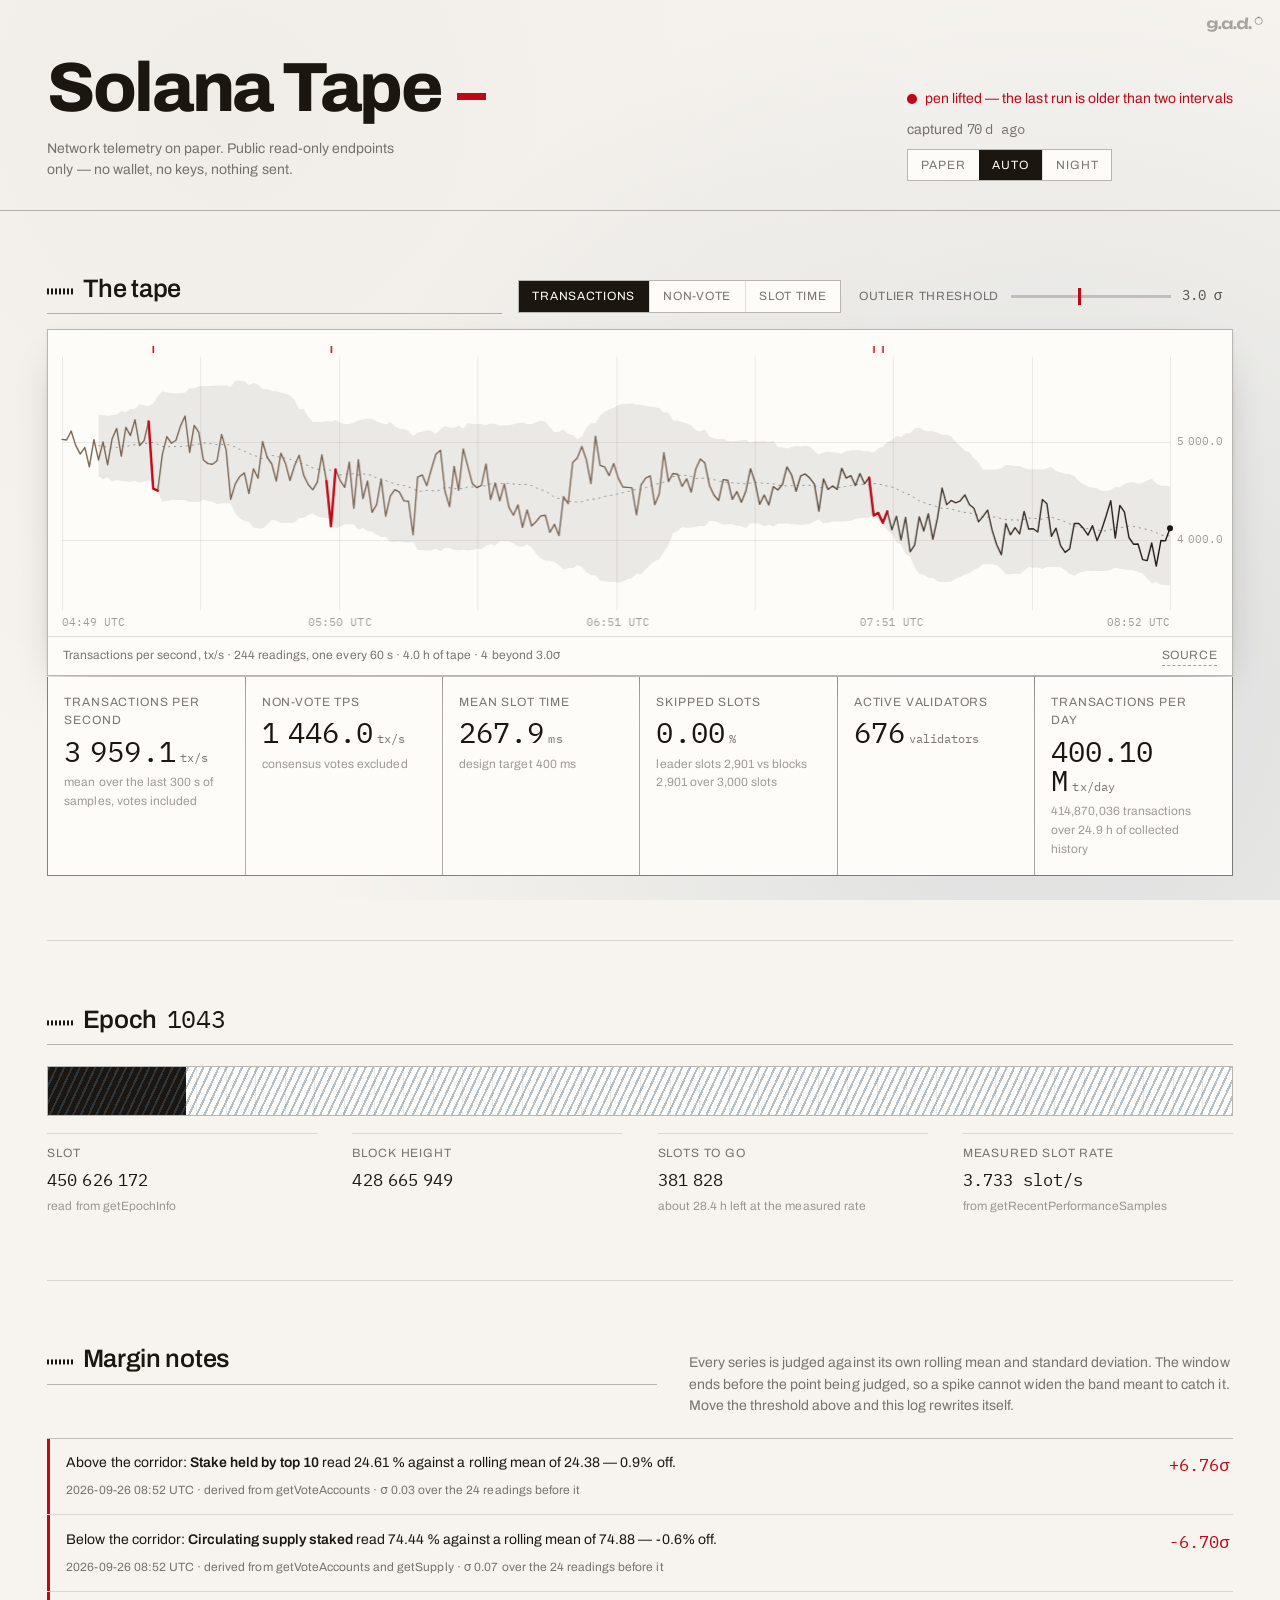
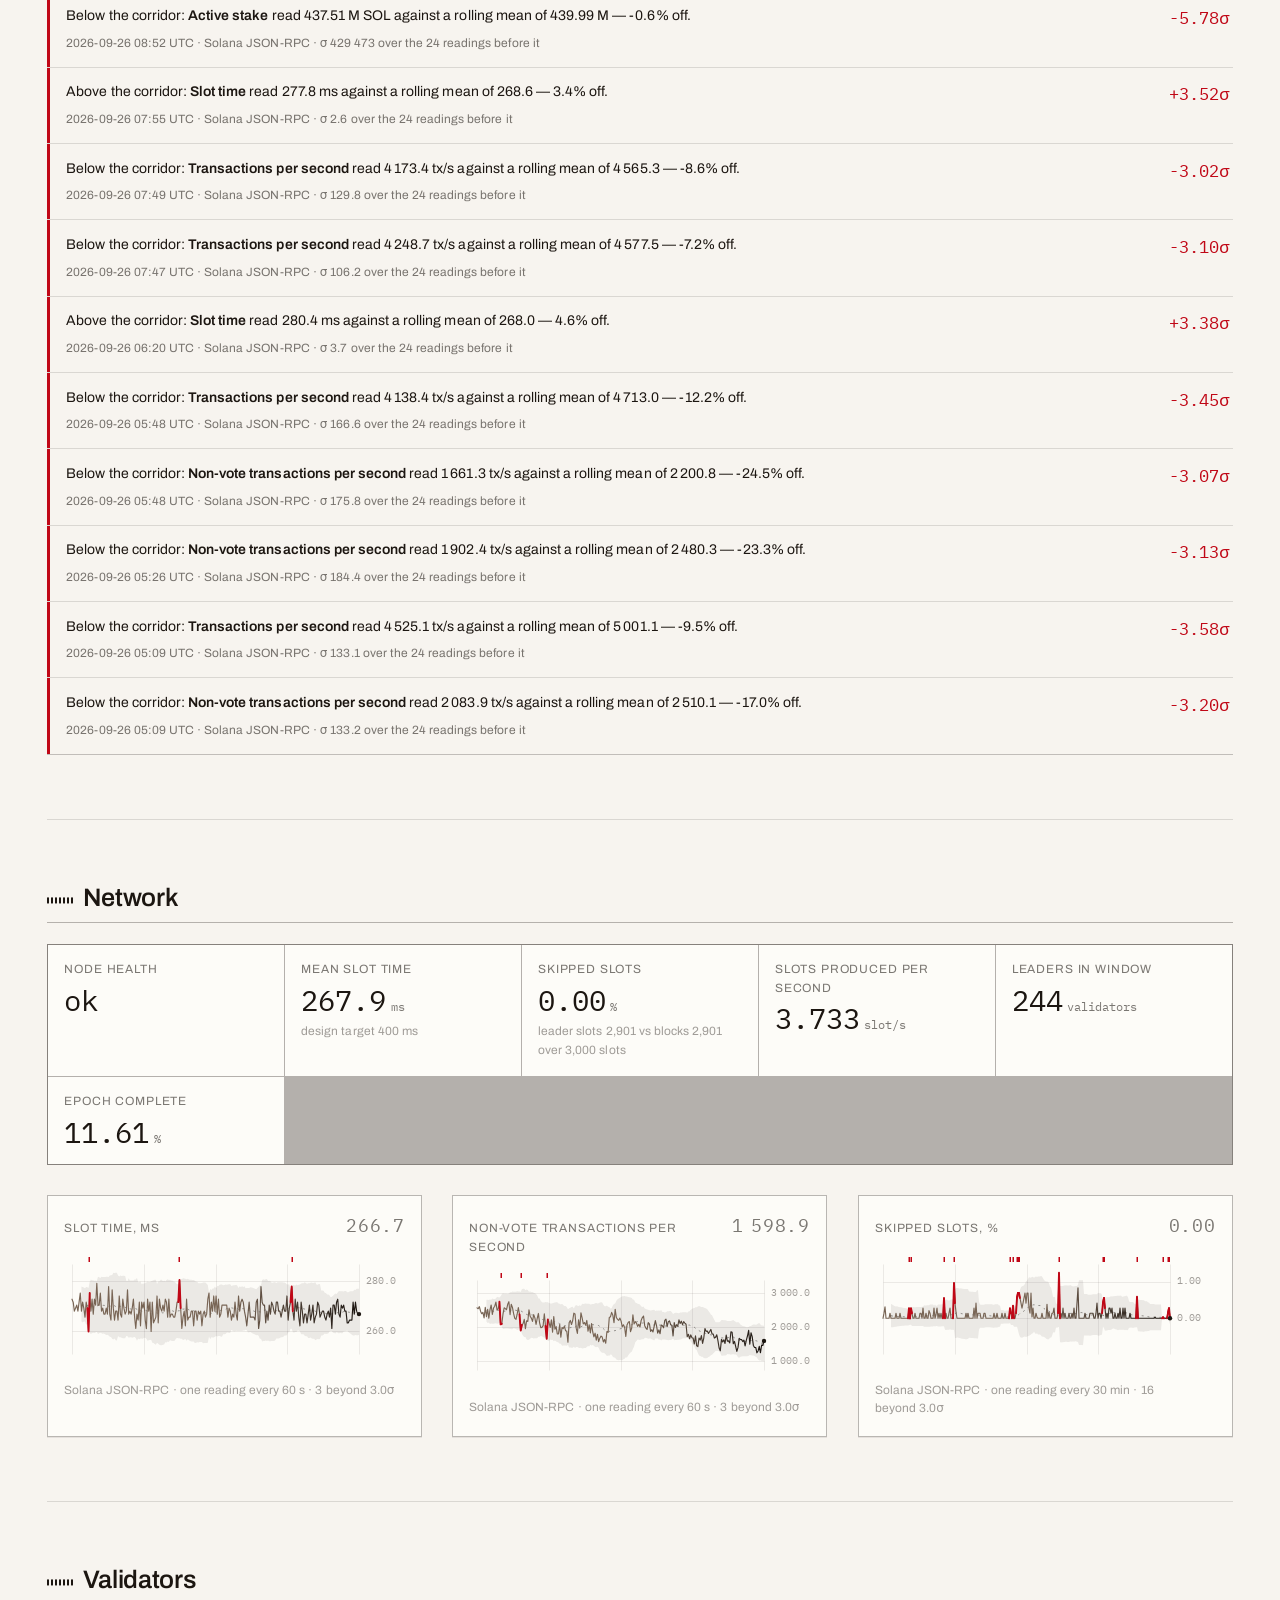
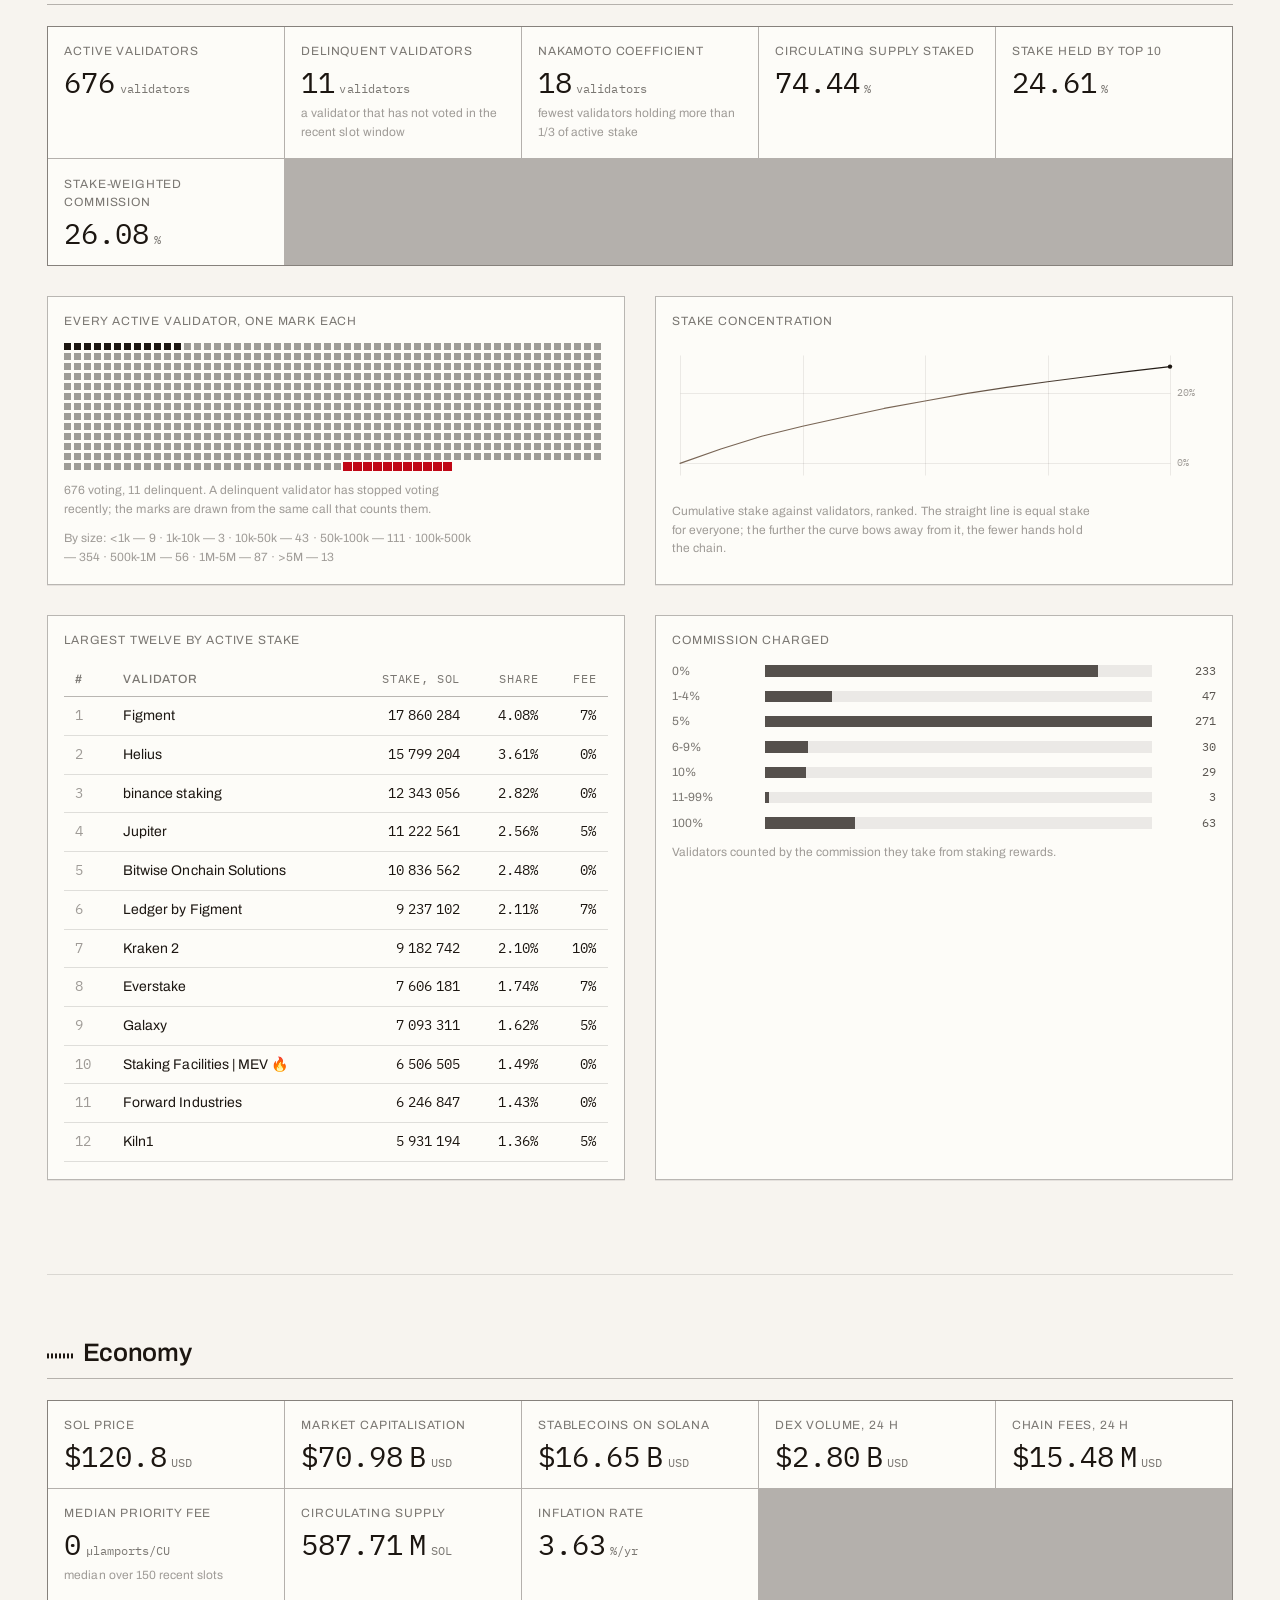
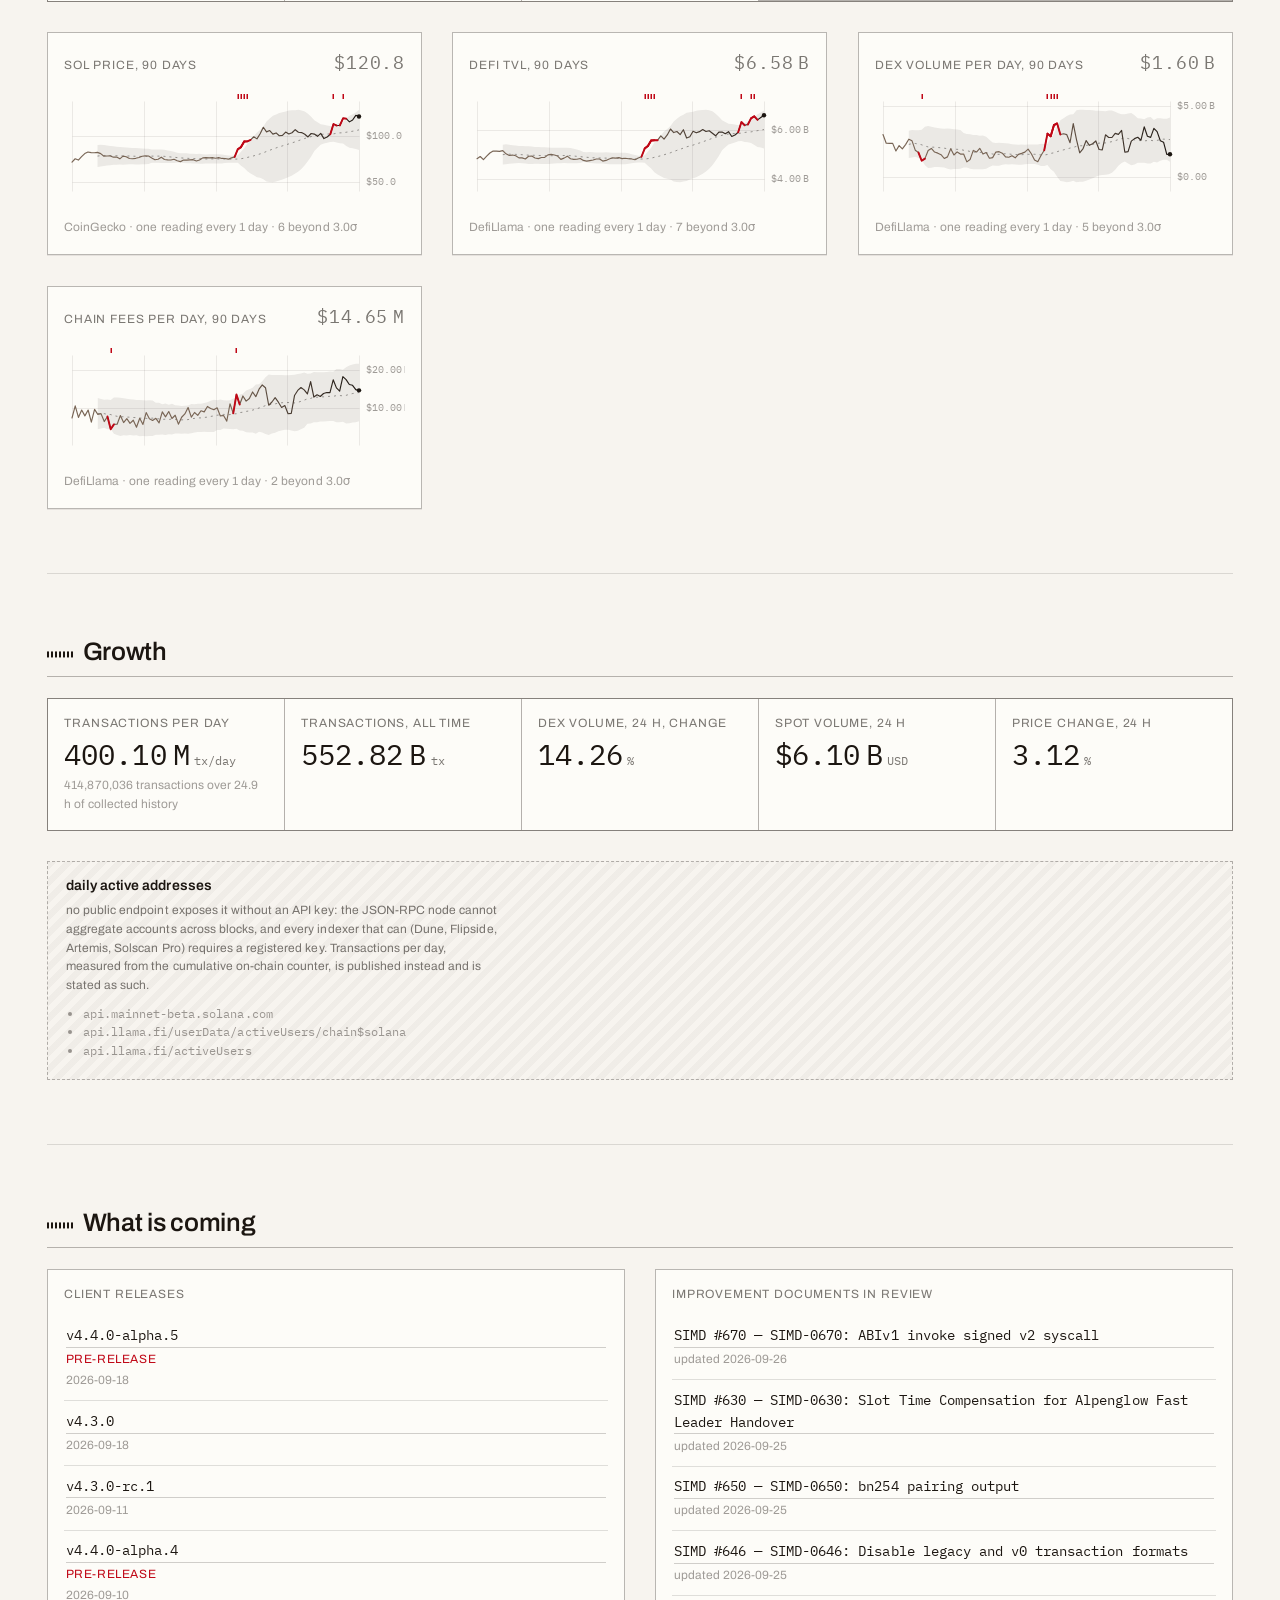
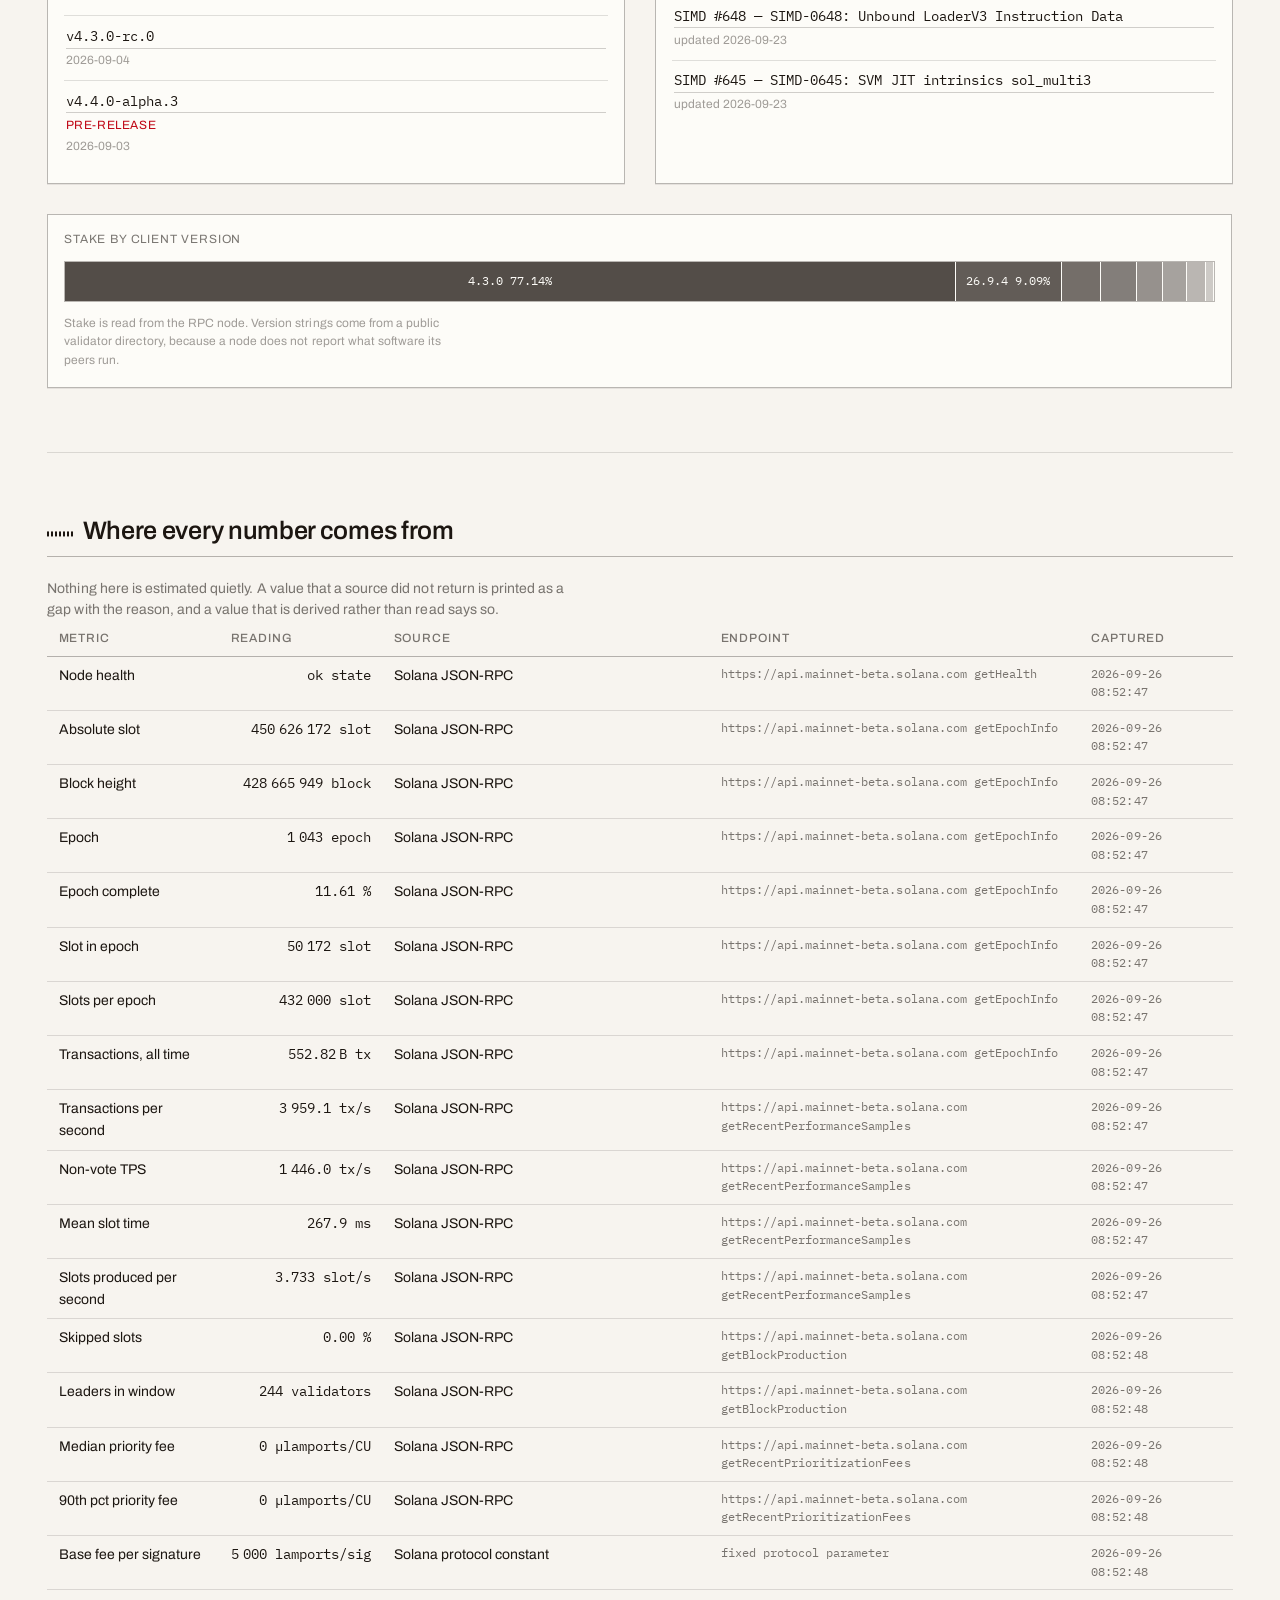
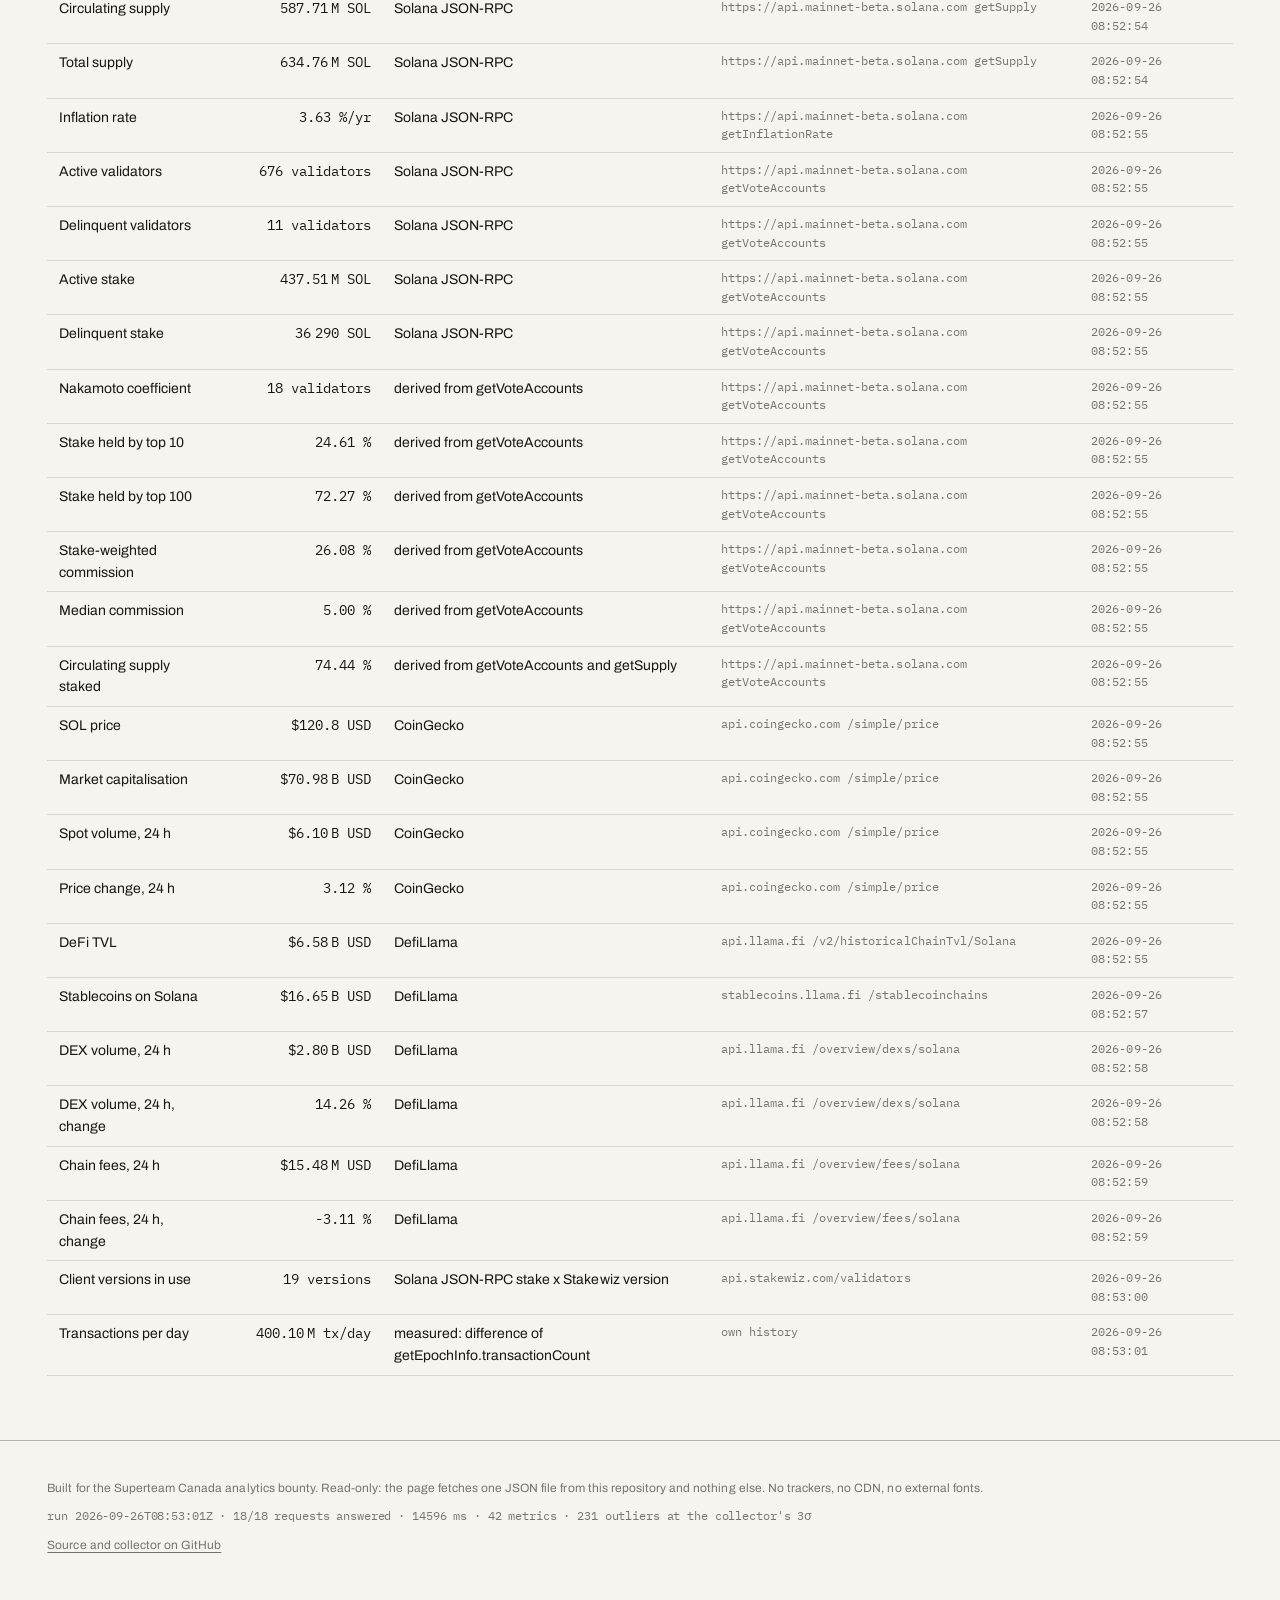
==== commit 76421ab2: "Русская версия в /ru/, тихая метка g.a.d. и заставка Корень — английская версия, /ru/ — русская, без" ====
--- a/index.html
+++ b/index.html
@@ -3,6 +3,7 @@
 <html lang="en" data-theme="auto">
 <head>
 <meta charset="utf-8">
+<script src="/works/js/gad-loader.js"></script>
 <meta name="viewport" content="width=device-width, initial-scale=1, viewport-fit=cover">
 <title>Solana Tape — public network telemetry</title>
 <meta name="description" content="Solana network health, validators, economy and growth, drawn from public read-only endpoints. Every number carries its source and the moment it was captured.">
@@ -12,10 +13,22 @@
 <link rel="preload" href="data/latest.json" as="fetch" crossorigin>
 <link rel="stylesheet" href="assets/style.css">
 <link rel="icon" href="data:image/svg+xml,%3Csvg xmlns='http://www.w3.org/2000/svg' viewBox='0 0 16 16'%3E%3Crect width='16' height='16' fill='%23111'/%3E%3Cpath d='M1 11 L4 11 L5.5 5 L7 13 L8.5 8 L10 10 L15 10' stroke='%23f2efe6' stroke-width='1.2' fill='none'/%3E%3C/svg%3E">
+<style>
+  .gad-mark { position: fixed; top: 16px; right: 16px; z-index: 45; display: inline-flex; color: var(--ink-42); font-size: 18px; opacity: 0.85; transition: color 0.2s, opacity 0.2s; }
+  .gad-mark:hover { color: var(--signal); opacity: 1; }
+  .gad-logo{display:inline-block;height:1em;width:auto;overflow:visible;vertical-align:middle}
+  .gad-logo .ring{animation:gad-draw 1.1s cubic-bezier(.65,0,.35,1) .35s forwards}
+  .gad-logo .orb{opacity:0;transform-box:view-box;transform-origin:322px 30px;animation:gad-pop .3s ease 1.35s forwards,gad-orbit 7s linear 1.35s infinite}
+  @keyframes gad-draw{to{stroke-dashoffset:0}}
+  @keyframes gad-pop{to{opacity:1}}
+  @keyframes gad-orbit{to{transform:rotate(360deg)}}
+  @media (prefers-reduced-motion:reduce){.gad-logo .ring{animation:none;stroke-dashoffset:0}.gad-logo .orb{animation:none;opacity:1}}
+</style>
 </head>
 <body>
 
 <a class="skip" href="#tape">Skip to the tape</a>
+<a class="gad-mark" href="https://smirnov-artur.github.io/works/en" aria-label="g.a.d."><svg class="gad-logo" viewBox="0 0 355 110" role="img" aria-label="g.a.d."><path fill="currentColor" d="M53.7 66.8V57.9L54.3 55.8V43.7L53.7 41.7V27.6H70.8V66Q70.8 75.8 66.4 82.6Q61.9 89.5 54 93.1Q46.1 96.7 35.6 96.7Q28.3 96.7 22.2 94.8Q16.1 92.9 10.1 89.1V76Q15.7 80.3 21.9 82.2Q28.1 84 34.5 84Q43.8 84 48.7 79.9Q53.7 75.7 53.7 66.8ZM30.5 74.8Q23.2 74.8 17.4 71.8Q11.6 68.8 8.3 63.3Q4.9 57.8 4.9 50.5Q4.9 43.1 8.3 37.6Q11.6 32.2 17.4 29.1Q23.2 26.1 30.5 26.1Q36 26.1 40.6 27.8Q45.2 29.5 48.8 32.3Q52.4 35 54.9 38.3Q57.4 41.5 58.7 44.8Q60 48.1 60 50.7Q60 54.1 57.9 58.2Q55.9 62.4 52.1 66.2Q48.3 70 42.8 72.4Q37.4 74.8 30.5 74.8ZM36.2 63Q41.9 63 46.4 59.9Q50.9 56.9 54.3 50.5Q50.9 43.9 46.4 40.9Q41.8 37.9 36.2 37.9Q31.9 37.9 28.7 39.4Q25.6 41 23.9 43.8Q22.1 46.6 22.1 50.5Q22.1 54.2 23.8 57Q25.5 59.9 28.6 61.4Q31.8 63 36.2 63Z M84.7 80.9Q81.9 80.9 79.6 79.6Q77.4 78.3 76.1 76Q74.8 73.8 74.8 71.1Q74.8 68.3 76.1 66.1Q77.4 63.9 79.6 62.6Q81.9 61.2 84.7 61.2Q87.4 61.2 89.6 62.6Q91.8 63.9 93.2 66.1Q94.5 68.3 94.5 71.1Q94.5 73.8 93.2 76Q91.8 78.3 89.6 79.6Q87.4 80.9 84.7 80.9Z M146.4 80 144.1 61 146.6 53.8 144.1 46.7 146.4 27.6H164.2L161 53.8L164.2 80ZM150.7 53.8Q149.3 62.2 145.4 68.4Q141.6 74.6 135.7 78Q129.8 81.5 122.4 81.5Q114.7 81.5 108.9 78Q103 74.5 99.7 68.3Q96.4 62.1 96.4 53.8Q96.4 45.5 99.7 39.3Q103 33.1 108.9 29.6Q114.7 26.1 122.4 26.1Q129.8 26.1 135.7 29.5Q141.6 33 145.5 39.2Q149.4 45.3 150.7 53.8ZM113.7 53.8Q113.7 58 115.4 61.3Q117.2 64.5 120.3 66.4Q123.3 68.3 127.4 68.3Q131.4 68.3 135.1 66.4Q138.7 64.5 141.5 61.3Q144.2 58 145.6 53.8Q144.2 49.5 141.5 46.3Q138.7 43 135.1 41.1Q131.4 39.2 127.4 39.2Q123.3 39.2 120.3 41.1Q117.2 43 115.4 46.3Q113.7 49.5 113.7 53.8Z M176.9 80.9Q174.2 80.9 171.9 79.6Q169.7 78.3 168.4 76Q167.1 73.8 167.1 71.1Q167.1 68.3 168.4 66.1Q169.7 63.9 171.9 62.6Q174.2 61.2 176.9 61.2Q179.7 61.2 181.9 62.6Q184.1 63.9 185.4 66.1Q186.8 68.3 186.8 71.1Q186.8 73.8 185.4 76Q184.1 78.3 181.9 79.6Q179.7 80.9 176.9 80.9Z M239 80 236.7 60.2 239.8 54 236.8 46.1 241 9.2H258.8L253.5 52.5L256.7 80ZM242.9 53.8Q241.6 62.2 237.7 68.4Q233.8 74.6 228 78Q222.1 81.5 214.7 81.5Q207 81.5 201.1 78Q195.3 74.5 192 68.3Q188.7 62.1 188.7 53.8Q188.7 45.5 192 39.3Q195.3 33.1 201.1 29.6Q207 26.1 214.7 26.1Q222.1 26.1 228 29.5Q233.8 33 237.8 39.2Q241.7 45.3 242.9 53.8ZM206 53.8Q206 58 207.7 61.3Q209.5 64.5 212.5 66.4Q215.6 68.3 219.7 68.3Q223.7 68.3 227.4 66.4Q231 64.5 233.7 61.3Q236.5 58 237.9 53.8Q236.5 49.5 233.7 46.3Q231 43 227.4 41.1Q223.7 39.2 219.7 39.2Q215.6 39.2 212.5 41.1Q209.5 43 207.7 46.3Q206 49.5 206 53.8Z M269.4 80.9Q266.6 80.9 264.4 79.6Q262.1 78.3 260.8 76Q259.6 73.8 259.6 71.1Q259.6 68.3 260.8 66.1Q262.1 63.9 264.4 62.6Q266.6 61.2 269.4 61.2Q272.2 61.2 274.4 62.6Q276.6 63.9 277.9 66.1Q279.2 68.3 279.2 71.1Q279.2 73.8 277.9 76Q276.6 78.3 274.4 79.6Q272.2 80.9 269.4 80.9Z"/><circle class="ring" cx="322" cy="30" r="22" fill="none" stroke="currentColor" stroke-width="6" stroke-linecap="round" transform="rotate(-90 322 30)" pathLength="100" stroke-dasharray="100" stroke-dashoffset="100"/><circle class="orb" cx="322" cy="8" r="5" fill="currentColor"/></svg></a>
 
 <header class="masthead">
   <div class="masthead__id">
--- a/assets/style.css
+++ b/assets/style.css
@@ -570,6 +570,8 @@
   .readouts { grid-template-columns: 1fr 1fr; }
   .field { gap: 2px; }
   .field i { width: 6px; height: 6px; }
+  .seg { flex-wrap: wrap; }
+  .seg button { flex: 1 1 auto; }
 }
 
 @media (prefers-reduced-motion: reduce) {
